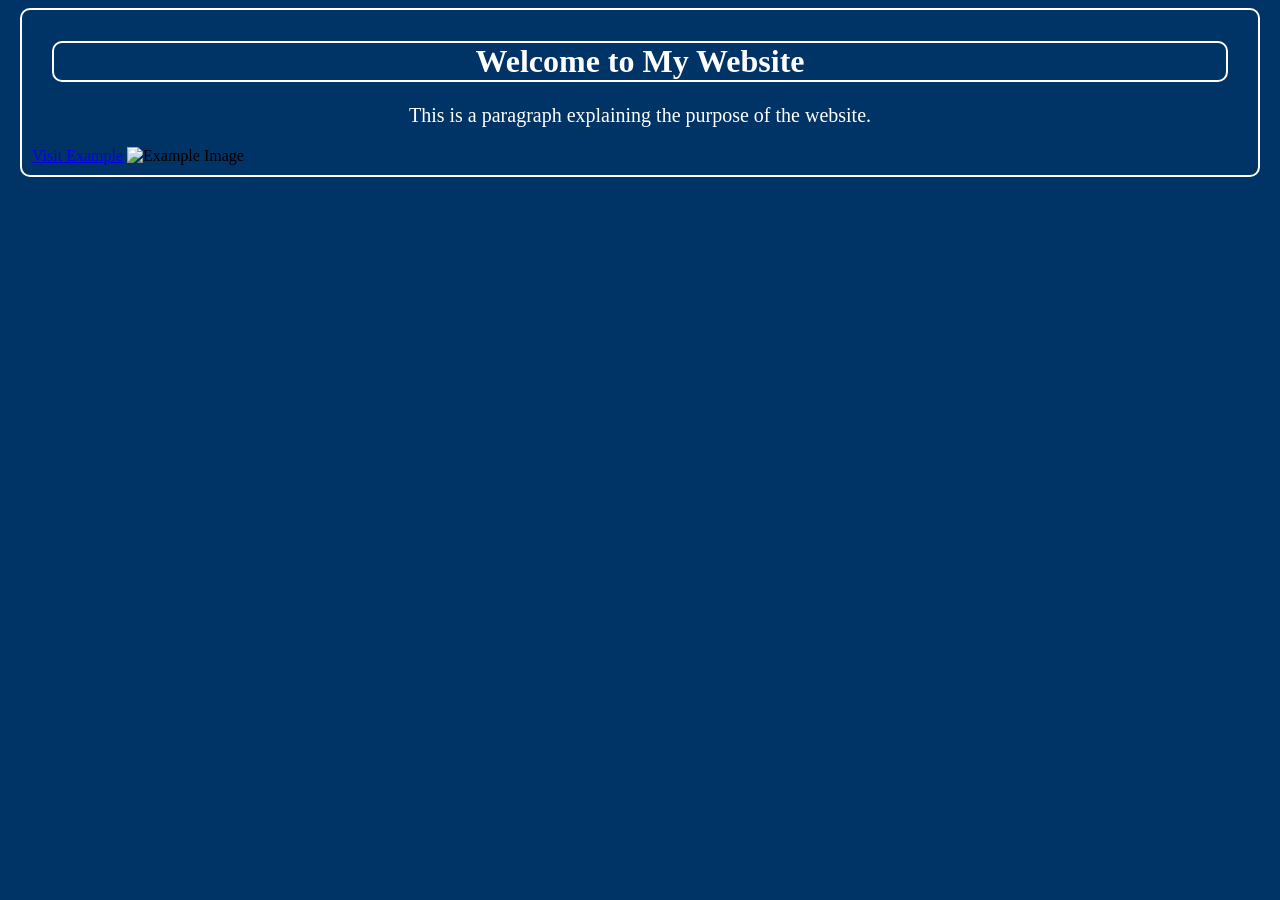
==== index.html @ b41e2266 "Update index.html" ====
<!DOCTYPE html>
<html>
<head>
  <link rel="stylesheet" href="web.css">
<title>Nova Works LLC</title>
</head>
<body>
<h1>Welcome to My Website</h1>
<p>This is a paragraph explaining the purpose of the website.</p>
<a href="https://www.example.com">Visit Example</a>
<img src="example.jpg" alt="Example Image" width="300" height="200">
</body>
</html>
---- web.css ----
body {
background-color: #003366;
border-style: solid;
border-color: white;
border-width: 2px;
border-radius: 10px;
padding: 10px;
margin-left: 20px;
margin-right: 20px;
}
header {
background-color: #003366;
}
h1 {
color: white;
text-align: center;
border-style: solid;
border-color: white;
border-width: 2px;
border-radius: 10px;
padding-left: 10px;
padding-right: 10px;
margin-left: 20px;
margin-right: 20px;
font-family: verdana;
}

p {
font-family: verdana;
font-size: 20px;
color: white;
text-align: center;
}
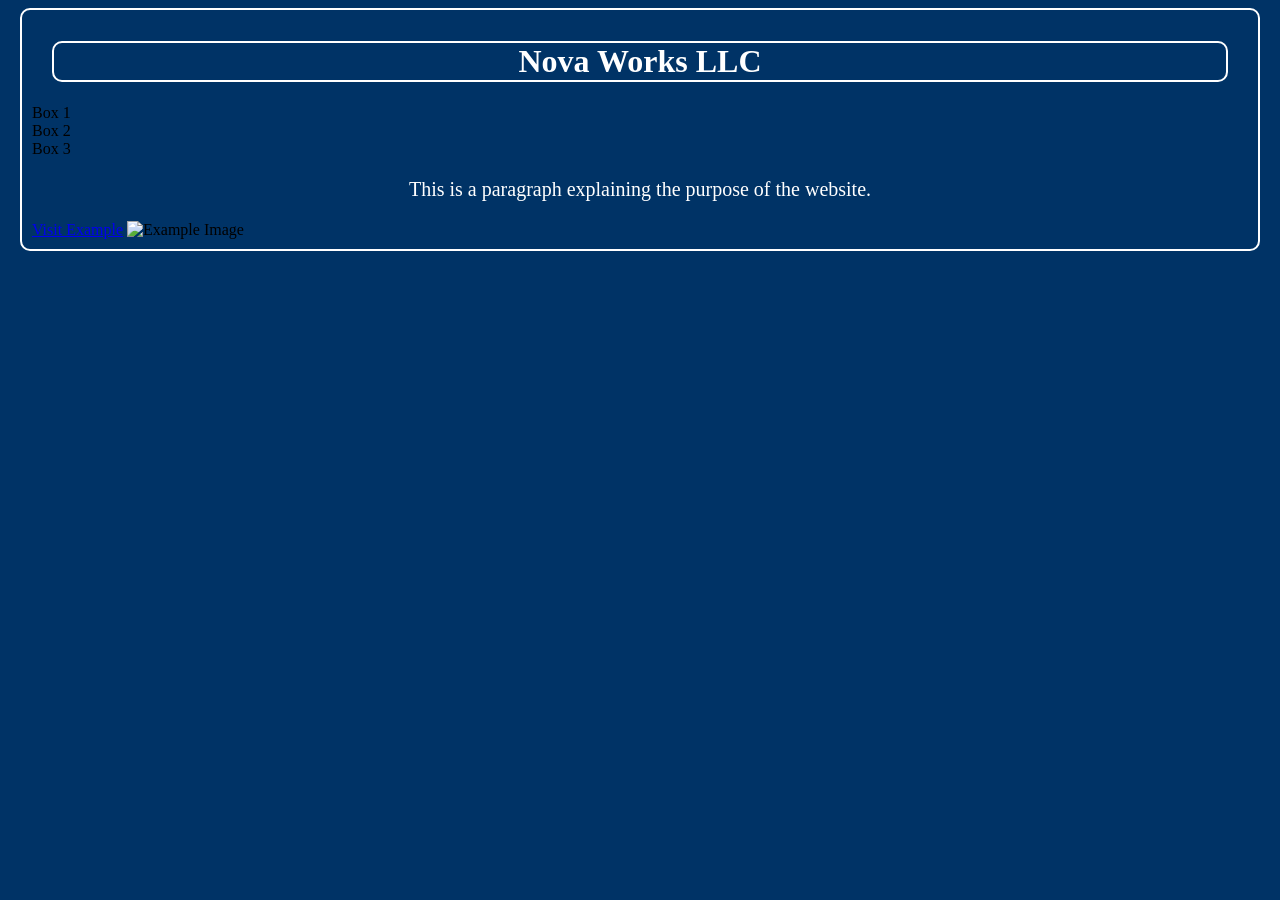
==== commit 3e99cf9e: "Update index.html" ====
--- a/index.html
+++ b/index.html
@@ -5,7 +5,12 @@
 <title>Nova Works LLC</title>
 </head>
 <body>
-<h1>Welcome to My Website</h1>
+<h1>Nova Works LLC</h1>
+<div class="container">
+  <div class="box">Box 1</div>
+  <div class="box">Box 2</div>
+  <div class="box">Box 3</div>
+</div>
 <p>This is a paragraph explaining the purpose of the website.</p>
 <a href="https://www.example.com">Visit Example</a>
 <img src="example.jpg" alt="Example Image" width="300" height="200">
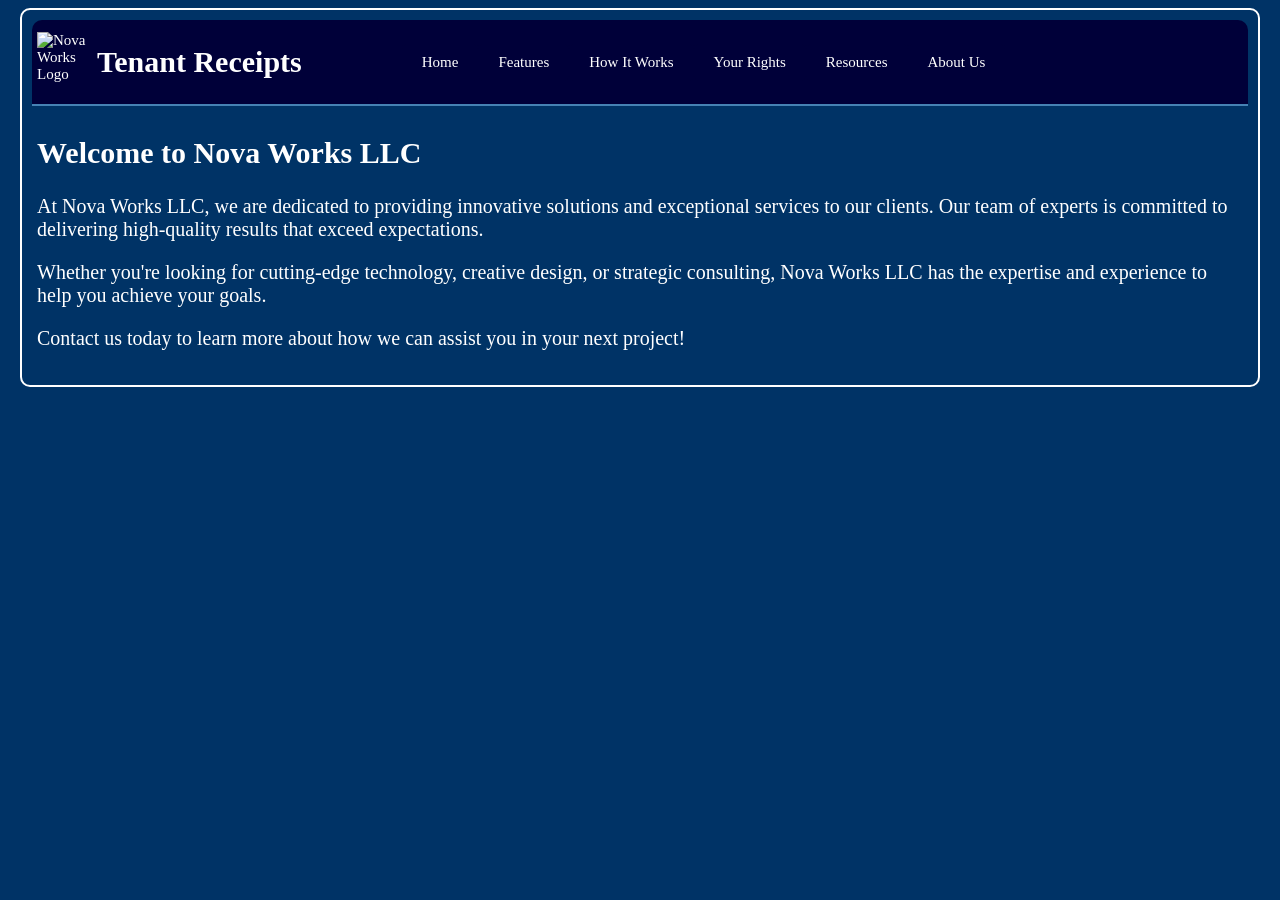
==== commit f3151107: "0001" ====
--- a/index.html
+++ b/index.html
@@ -5,14 +5,24 @@
 <title>Nova Works LLC</title>
 </head>
 <body>
-<h1>Nova Works LLC</h1>
-<div class="container">
-  <div class="box">Box 1</div>
-  <div class="box">Box 2</div>
-  <div class="box">Box 3</div>
+  <div class="Headercontainer">
+  <img src="C:\Users\jegup\OneDrive\Coding\NovaWorksLLC\Novaworks\Resources\TR_logo.png" alt="Nova Works Logo" class="logo" width="60" height="60" >
+<h1 style="padding-right: 100px;">Tenant Receipts</h1>
+<button class="button">Home</button>
+<button class="button">Features</button>
+<button class="button">How It Works</button>
+<button class="button">Your Rights</button>
+<button class="button">Resources</button>
+<button class="button">About Us</button>
+
 </div>
-<p>This is a paragraph explaining the purpose of the website.</p>
-<a href="https://www.example.com">Visit Example</a>
-<img src="example.jpg" alt="Example Image" width="300" height="200">
+<div class="content">
+  <h2>Welcome to Nova Works LLC</h2>
+  <p>At Nova Works LLC, we are dedicated to providing innovative solutions and exceptional services to our clients. Our team of experts is committed to delivering high-quality results that exceed expectations.</p>
+  <p>Whether you're looking for cutting-edge technology, creative design, or strategic consulting, Nova Works LLC has the expertise and experience to help you achieve your goals.</p>
+  <p>Contact us today to learn more about how we can assist you in your next project!</p>
+</div>
+
+
 </body>
 </html>
--- a/web.css
+++ b/web.css
@@ -11,23 +11,37 @@
 header {
 background-color: #003366;
 }
-h1 {
+.Headercontainer {
+display: flex;
+align-items: center;
+justify-content: left;
+font-family: verdana;
+font-size: 15px;
 color: white;
-text-align: center;
-border-style: solid;
-border-color: white;
-border-width: 2px;
+text-align: left;
 border-radius: 10px;
-padding-left: 10px;
-padding-right: 10px;
-margin-left: 20px;
-margin-right: 20px;
-font-family: verdana;
+border-bottom-left-radius: 0;
+border-bottom-right-radius: 0;
+background-color: #000039;
+border-bottom: 2px solid #4682b4;
+padding: 5px;
 }
 
-p {
+.button {
+background-color: #000039;
+color: white;
+border: none;
+border-radius: 5px;
+padding: 10px 20px;
+font-family: verdana;
+font-size: 15px;
+cursor: pointer;
+}
+.content {
 font-family: verdana;
 font-size: 20px;
 color: white;
-text-align: center;
+text-align: left;
+border-radius: 10px;
+padding: 5px;
 }
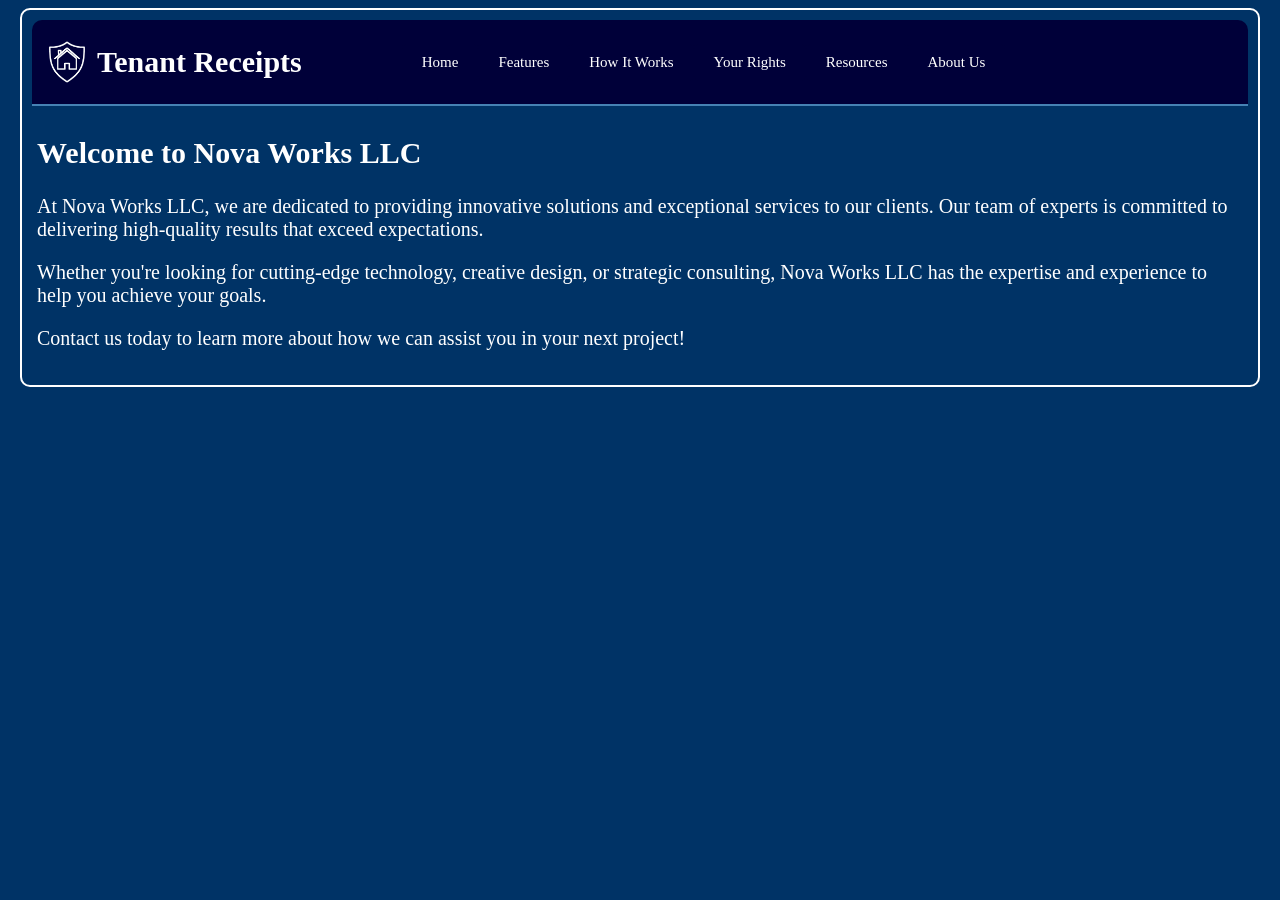
==== commit fa3bf563: "0001" ====
--- a/index.html
+++ b/index.html
@@ -6,7 +6,7 @@
 </head>
 <body>
   <div class="Headercontainer">
-  <img src="C:\Users\jegup\OneDrive\Coding\NovaWorksLLC\Novaworks\Resources\TR_logo.png" alt="Nova Works Logo" class="logo" width="60" height="60" >
+  <img src="\Resources\TR_logo.png" alt="Nova Works Logo" class="logo" width="60" height="60" >
 <h1 style="padding-right: 100px;">Tenant Receipts</h1>
 <button class="button">Home</button>
 <button class="button">Features</button>
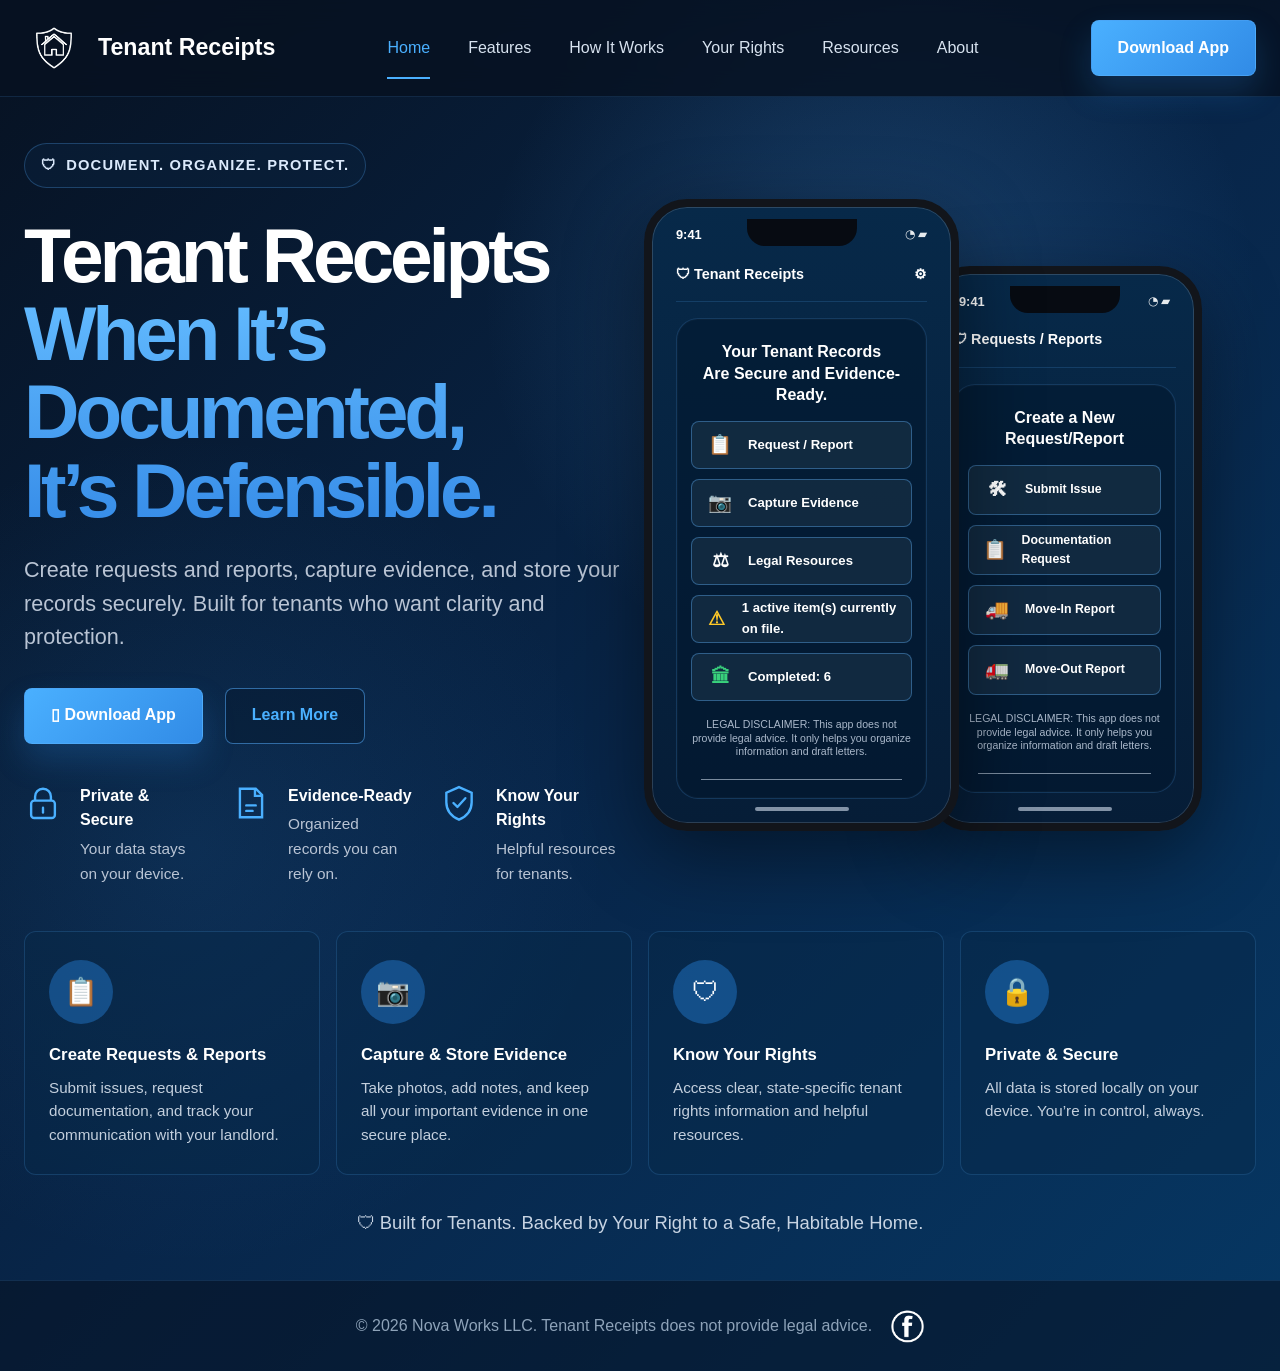
==== commit a0f6ed97: "00003" ====
--- a/index.html
+++ b/index.html
@@ -1,28 +1,535 @@
 <!DOCTYPE html>
-<html>
+<html lang="en">
 <head>
-  <link rel="stylesheet" href="web.css">
-<title>Nova Works LLC</title>
+  <meta charset="UTF-8" />
+  <meta name="viewport" content="width=device-width, initial-scale=1.0" />
+  <title>Tenant Receipts | Nova Works LLC</title>
+  <style>
+    :root {
+      --bg-deep: #0a1628;
+      --bg-main: #0b3159;
+      --bg-card: rgba(18, 43, 66, 0.76);
+      --bg-card-strong: rgba(10, 35, 62, 0.92);
+      --line: rgba(70, 144, 214, 0.34);
+      --line-strong: rgba(82, 170, 248, 0.55);
+      --blue: #4690d6;
+      --blue-bright: #4ab0ff;
+      --white: #ffffff;
+      --muted: #b9c4d4;
+      --soft: #dce9f8;
+      --green: #39d17c;
+      --gold: #ffc928;
+    }
+
+    * { margin: 0; padding: 0; box-sizing: border-box; }
+
+    body {
+      min-height: 100vh;
+      font-family: -apple-system, BlinkMacSystemFont, "Segoe UI", Roboto, Oxygen, Ubuntu, Cantarell, sans-serif;
+      color: var(--soft);
+      background:
+        radial-gradient(circle at 68% 22%, rgba(70,144,214,.28), transparent 28%),
+        radial-gradient(circle at 15% 62%, rgba(42,122,194,.15), transparent 30%),
+        linear-gradient(135deg, #071222 0%, #08264a 52%, #063763 100%);
+      line-height: 1.55;
+      overflow-x: hidden;
+    }
+
+    a { color: inherit; text-decoration: none; }
+
+    header {
+      position: sticky;
+      top: 0;
+      z-index: 10;
+      background: rgba(7, 18, 34, .82);
+      border-bottom: 1px solid rgba(70, 144, 214, .18);
+      backdrop-filter: blur(14px);
+    }
+
+    nav {
+      width: min(1440px, calc(100% - 48px));
+      margin: 0 auto;
+      height: 96px;
+      display: flex;
+      align-items: center;
+      justify-content: space-between;
+      gap: 32px;
+    }
+
+    .brand {
+      display: flex;
+      align-items: center;
+      gap: 14px;
+      font-weight: 800;
+      font-size: 1.45rem;
+      color: var(--white);
+      white-space: nowrap;
+    }
+
+    .brand svg { width: 48px; height: 48px; }
+
+    .nav-links {
+      display: flex;
+      align-items: center;
+      justify-content: center;
+      gap: clamp(18px, 3vw, 38px);
+      list-style: none;
+      color: #d7e2ef;
+      font-weight: 500;
+    }
+
+    .nav-links a {
+      padding: 34px 0 21px;
+      border-bottom: 2px solid transparent;
+      transition: .2s ease;
+    }
+
+    .nav-links a:hover,
+    .nav-links a.active {
+      color: var(--blue-bright);
+      border-bottom-color: var(--blue-bright);
+    }
+
+    .btn {
+      display: inline-flex;
+      align-items: center;
+      justify-content: center;
+      gap: 10px;
+      min-height: 56px;
+      padding: 0 26px;
+      border-radius: 8px;
+      border: 1px solid var(--line-strong);
+      font-weight: 750;
+      transition: .2s ease;
+      cursor: pointer;
+    }
+
+    .btn-primary {
+      color: var(--white);
+      background: linear-gradient(135deg, #4ab0ff, #318be6);
+      box-shadow: 0 16px 32px rgba(42, 140, 231, .22);
+    }
+
+    .btn-secondary {
+      color: var(--blue-bright);
+      background: rgba(6, 24, 44, .44);
+    }
+
+    .btn:hover { transform: translateY(-2px); filter: brightness(1.05); }
+
+    main {
+      width: min(1440px, calc(100% - 48px));
+      margin: 0 auto;
+    }
+
+    .hero {
+      min-height: 650px;
+      display: grid;
+      grid-template-columns: 1.02fr .98fr;
+      gap: 46px;
+      align-items: center;
+      padding: 46px 0 34px;
+    }
+
+    .eyebrow {
+      width: fit-content;
+      display: inline-flex;
+      align-items: center;
+      gap: 9px;
+      border: 1px solid var(--line);
+      background: rgba(10, 35, 62, .5);
+      color: #dbe9fb;
+      padding: 10px 16px;
+      border-radius: 999px;
+      letter-spacing: .08em;
+      text-transform: uppercase;
+      font-weight: 750;
+      font-size: .92rem;
+      margin-bottom: 28px;
+    }
+
+    h1 {
+      color: var(--white);
+      font-size: clamp(3rem, 6vw, 5.15rem);
+      line-height: 1.02;
+      letter-spacing: -.055em;
+      margin-bottom: 24px;
+    }
+
+    .gradient-text {
+      display: block;
+      background: linear-gradient(180deg, #63bbff 0%, #368ce8 100%);
+      background-clip: text;
+      -webkit-background-clip: text;
+      color: transparent;
+    }
+
+    .hero-copy {
+      max-width: 620px;
+      color: var(--muted);
+      font-size: clamp(1.1rem, 1.8vw, 1.35rem);
+      margin-bottom: 34px;
+    }
+
+    .hero-actions {
+      display: flex;
+      flex-wrap: wrap;
+      gap: 22px;
+      margin-bottom: 40px;
+    }
+
+    .trust-row {
+      display: grid;
+      grid-template-columns: repeat(3, minmax(0, 1fr));
+      gap: 28px;
+      max-width: 650px;
+    }
+
+    .trust-item {
+      display: grid;
+      grid-template-columns: 42px 1fr;
+      gap: 14px;
+      align-items: start;
+    }
+
+    .trust-item svg { width: 38px; height: 38px; color: var(--blue-bright); }
+    .trust-item strong { display: block; color: var(--white); margin-bottom: 4px; }
+    .trust-item span { color: var(--muted); font-size: .96rem; }
+
+    .mockups {
+      position: relative;
+      min-height: 560px;
+      display: flex;
+      justify-content: center;
+      align-items: center;
+    }
+
+    .phone {
+      position: relative;
+      width: 315px;
+      min-height: 620px;
+      border: 8px solid #12151b;
+      border-radius: 43px;
+      background: linear-gradient(180deg, #072949 0%, #061d37 100%);
+      box-shadow: 0 24px 80px rgba(0, 0, 0, .45), inset 0 0 0 1px rgba(255,255,255,.15);
+      overflow: hidden;
+    }
+
+    .phone.large { transform: translateX(-22px); z-index: 2; }
+    .phone.small { width: 275px; min-height: 565px; transform: translateX(-54px) translateY(34px); z-index: 1; }
+
+    .notch {
+      position: absolute;
+      top: 12px;
+      left: 50%;
+      transform: translateX(-50%);
+      width: 110px;
+      height: 27px;
+      border-radius: 0 0 18px 18px;
+      background: #070b12;
+      z-index: 2;
+    }
+
+    .screen { padding: 56px 24px 24px; }
+    .phone.small .screen { padding: 54px 18px 20px; }
+
+    .status { position: absolute; top: 18px; left: 24px; color: #fff; font-size: .8rem; font-weight: 700; }
+    .mini-icons { position: absolute; top: 18px; right: 24px; color: #fff; font-size: .78rem; opacity: .9; }
+
+    .app-top {
+      display: flex;
+      justify-content: space-between;
+      align-items: center;
+      padding-bottom: 16px;
+      border-bottom: 1px solid rgba(70,144,214,.22);
+      margin-bottom: 16px;
+      color: var(--white);
+      font-weight: 800;
+      font-size: .9rem;
+    }
+
+    .app-card {
+      border: 1px solid rgba(70,144,214,.26);
+      border-radius: 22px;
+      padding: 18px 14px;
+      background: rgba(2, 24, 46, .58);
+      box-shadow: inset 0 0 0 1px rgba(255,255,255,.025);
+    }
+
+    .app-title {
+      color: var(--white);
+      text-align: center;
+      line-height: 1.35;
+      font-size: 1rem;
+      margin: 4px 0 15px;
+      font-weight: 800;
+    }
+
+    .app-button {
+      min-height: 48px;
+      border-radius: 8px;
+      border: 1px solid rgba(86, 162, 229, .44);
+      background: rgba(20, 45, 67, .86);
+      display: flex;
+      align-items: center;
+      gap: 14px;
+      padding: 0 14px;
+      color: var(--white);
+      font-size: .82rem;
+      font-weight: 800;
+      margin-bottom: 10px;
+    }
+
+    .phone.small .app-button { min-height: 50px; font-size: .77rem; }
+    .app-button .icon { width: 28px; text-align: center; font-size: 1.2rem; color: #fff; }
+    .warning .icon { color: var(--gold); }
+    .completed .icon { color: var(--green); }
+
+    .disclaimer {
+      color: #aab8ca;
+      text-align: center;
+      font-size: .66rem;
+      line-height: 1.3;
+      margin: 17px auto 20px;
+      max-width: 235px;
+    }
+
+    .phone-line { height: 1px; background: rgba(220,233,248,.55); margin: 0 10px; }
+    .home-indicator { position: absolute; bottom: 12px; left: 50%; transform: translateX(-50%); width: 94px; height: 4px; border-radius: 999px; background: rgba(220,233,248,.58); }
+
+    .feature-grid {
+      display: grid;
+      grid-template-columns: repeat(4, minmax(0, 1fr));
+      gap: 16px;
+      padding: 10px 0 26px;
+    }
+
+    .feature-card {
+      min-height: 168px;
+      border: 1px solid rgba(70, 144, 214, .24);
+      background: rgba(8, 40, 72, .45);
+      border-radius: 12px;
+      padding: 28px 24px;
+      transition: .2s ease;
+    }
+
+    .feature-card:hover {
+      transform: translateY(-4px);
+      border-color: rgba(74, 176, 255, .52);
+      background: rgba(12, 53, 92, .6);
+    }
+
+    .feature-card .round-icon {
+      width: 64px;
+      height: 64px;
+      border-radius: 50%;
+      display: grid;
+      place-items: center;
+      background: rgba(38, 132, 221, .42);
+      color: #fff;
+      font-size: 1.7rem;
+      margin-bottom: 18px;
+    }
+
+    .feature-card h3 { color: var(--white); font-size: 1.05rem; margin-bottom: 8px; }
+    .feature-card p { color: #c3cfdd; font-size: .95rem; }
+
+    .tagline {
+      display: flex;
+      align-items: center;
+      justify-content: center;
+      gap: 10px;
+      color: #c8d4e3;
+      font-size: 1.15rem;
+      padding: 8px 0 42px;
+    }
+
+    footer {
+        border-top: 1px solid rgba(70, 144, 214, .18);
+        text-align: center;
+        padding: 28px 18px;
+        color: #8ea3b9;
+        background: rgba(7, 18, 34, .55);
+        }
+            
+            .footer-content {
+        display: flex;
+        justify-content: center;
+        align-items: center;
+        gap: 18px;
+        flex-wrap: wrap;
+    }
+
+    .footer-social-icon {
+        width: 34px ;
+        height: 34px ;
+        max-width: 34px ;
+        max-height: 34px ;
+        min-width: 34px ;
+        min-height: 34px ;
+        object-fit: contain;
+        display: block;
+        transition: transform 0.25s ease,
+                    opacity 0.25s ease;
+    }
+
+    .footer-social-icon:hover {
+        transform: scale(1.1);
+        opacity: 0.85;
+    }
+
+    .social-link {
+        display: inline-flex;
+        width: 34px;
+        height: 34px;
+        overflow: hidden;
+        align-items: center;
+        justify-content: center;
+    }
+    @media (max-width: 1120px) {
+      .nav-links { display: none; }
+      .hero { grid-template-columns: 1fr; }
+      .mockups { min-height: 520px; justify-content: flex-start; padding-left: 22px; }
+      .feature-grid { grid-template-columns: repeat(2, minmax(0, 1fr)); }
+    }
+
+    @media (max-width: 720px) {
+      nav, main { width: min(100% - 28px, 1440px); }
+      nav { height: 78px; }
+      .brand { font-size: 1.1rem; }
+      .brand svg { width: 40px; height: 40px; }
+      .nav-cta { display: none; }
+      .hero { padding-top: 32px; }
+      .trust-row { grid-template-columns: 1fr; }
+      .mockups { min-height: auto; padding-left: 0; justify-content: center; }
+      .phone.large { transform: none; width: min(315px, 92vw); }
+      .phone.small { display: none; }
+      .feature-grid { grid-template-columns: 1fr; }
+      .tagline { font-size: .98rem; text-align: center; }
+    }
+  </style>
 </head>
 <body>
-  <div class="Headercontainer">
-  <img src="\Resources\TR_logo.png" alt="Nova Works Logo" class="logo" width="60" height="60" >
-<h1 style="padding-right: 100px;">Tenant Receipts</h1>
-<button class="button">Home</button>
-<button class="button">Features</button>
-<button class="button">How It Works</button>
-<button class="button">Your Rights</button>
-<button class="button">Resources</button>
-<button class="button">About Us</button>
-
-</div>
-<div class="content">
-  <h2>Welcome to Nova Works LLC</h2>
-  <p>At Nova Works LLC, we are dedicated to providing innovative solutions and exceptional services to our clients. Our team of experts is committed to delivering high-quality results that exceed expectations.</p>
-  <p>Whether you're looking for cutting-edge technology, creative design, or strategic consulting, Nova Works LLC has the expertise and experience to help you achieve your goals.</p>
-  <p>Contact us today to learn more about how we can assist you in your next project!</p>
-</div>
-
-
+  <header>
+    <nav aria-label="Primary navigation">
+      <a class="brand" href="#" aria-label="Tenant Receipts home">
+        <img src="Resources\TR_logo.png" alt="Tenant Receipts Logo" class="logo" width="60" height="60" >
+        <span>Tenant Receipts</span>
+      </a>
+
+      <ul class="nav-links">
+        <li><a class="active" href="index.html">Home</a></li>
+        <li><a href="features.html">Features</a></li>
+        <li><a href="how-it-works.html">How It Works</a></li>
+        <li><a href="your-rights.html">Your Rights</a></li>
+        <li><a href="resources.html">Resources</a></li>
+        <li><a href="about.html">About</a></li>
+      </ul>
+
+      <a class="btn btn-primary nav-cta" href="#download">Download App</a>
+    </nav>
+  </header>
+
+  <main>
+    <section class="hero">
+      <div class="hero-content">
+        <div class="eyebrow">
+          <span>🛡</span>
+          <span>Document. Organize. Protect.</span>
+        </div>
+
+        <h1>
+          Tenant Receipts
+          <span class="gradient-text">When It’s Documented,<br>It’s Defensible.</span>
+        </h1>
+
+        <p class="hero-copy">
+          Create requests and reports, capture evidence, and store your records securely.
+          Built for tenants who want clarity and protection.
+        </p>
+
+        <div class="hero-actions">
+          <a class="btn btn-primary" href="#download">▯ Download App</a>
+          <a class="btn btn-secondary" href="features.html">Learn More</a>
+        </div>
+
+        <div class="trust-row" aria-label="Key benefits">
+          <div class="trust-item">
+            <svg viewBox="0 0 48 48" fill="none"><path d="M14 21v-5c0-5.5 4-10 10-10s10 4.5 10 10v5" stroke="currentColor" stroke-width="3"/><rect x="9" y="21" width="30" height="22" rx="4" stroke="currentColor" stroke-width="3"/><path d="M24 30v6" stroke="currentColor" stroke-width="3" stroke-linecap="round"/></svg>
+            <p><strong>Private & Secure</strong><span>Your data stays on your device.</span></p>
+          </div>
+          <div class="trust-item">
+            <svg viewBox="0 0 48 48" fill="none"><path d="M10 6h20l8 8v28H10V6Z" stroke="currentColor" stroke-width="3"/><path d="M29 6v9h9" stroke="currentColor" stroke-width="3"/><path d="M18 27h12M18 34h8" stroke="currentColor" stroke-width="3" stroke-linecap="round"/></svg>
+            <p><strong>Evidence-Ready</strong><span>Organized records you can rely on.</span></p>
+          </div>
+          <div class="trust-item">
+            <svg viewBox="0 0 48 48" fill="none"><path d="M24 4 40 11v12c0 10.5-6.3 17.8-16 22C14.3 40.8 8 33.5 8 23V11l16-7Z" stroke="currentColor" stroke-width="3"/><path d="m17 24 5 5 10-11" stroke="currentColor" stroke-width="3" stroke-linecap="round" stroke-linejoin="round"/></svg>
+            <p><strong>Know Your Rights</strong><span>Helpful resources for tenants.</span></p>
+          </div>
+        </div>
+      </div>
+
+      <div class="mockups" aria-label="App screen previews">
+        <article class="phone large">
+          <div class="notch"></div><div class="status">9:41</div><div class="mini-icons">◔ ▰</div>
+          <div class="screen">
+            <div class="app-top"><span>🛡 Tenant Receipts</span><span>⚙</span></div>
+            <div class="app-card">
+              <div class="app-title">Your Tenant Records<br>Are Secure and Evidence-Ready.</div>
+              <div class="app-button"><span class="icon">📋</span><span>Request / Report</span></div>
+              <div class="app-button"><span class="icon">📷</span><span>Capture Evidence</span></div>
+              <div class="app-button"><span class="icon">⚖</span><span>Legal Resources</span></div>
+              <div class="app-button warning"><span class="icon">⚠</span><span>1 active item(s) currently on file.</span></div>
+              <div class="app-button completed"><span class="icon">🏛</span><span>Completed: 6</span></div>
+              <p class="disclaimer">LEGAL DISCLAIMER: This app does not provide legal advice. It only helps you organize information and draft letters.</p>
+              <div class="phone-line"></div>
+            </div>
+          </div>
+          <div class="home-indicator"></div>
+        </article>
+
+        <article class="phone small">
+          <div class="notch"></div><div class="status">9:41</div><div class="mini-icons">◔ ▰</div>
+          <div class="screen">
+            <div class="app-top"><span>🛡 Requests / Reports</span></div>
+            <div class="app-card">
+              <div class="app-title">Create a New Request/Report</div>
+              <div class="app-button"><span class="icon">🛠</span><span>Submit Issue</span></div>
+              <div class="app-button"><span class="icon">📋</span><span>Documentation Request</span></div>
+              <div class="app-button"><span class="icon">🚚</span><span>Move-In Report</span></div>
+              <div class="app-button"><span class="icon">🚛</span><span>Move-Out Report</span></div>
+              <p class="disclaimer">LEGAL DISCLAIMER: This app does not provide legal advice. It only helps you organize information and draft letters.</p>
+              <div class="phone-line"></div>
+            </div>
+          </div>
+          <div class="home-indicator"></div>
+        </article>
+      </div>
+    </section>
+
+    <section class="feature-grid" id="features" aria-label="Features">
+      <article class="feature-card"><div class="round-icon">📋</div><h3>Create Requests & Reports</h3><p>Submit issues, request documentation, and track your communication with your landlord.</p></article>
+      <article class="feature-card"><div class="round-icon">📷</div><h3>Capture & Store Evidence</h3><p>Take photos, add notes, and keep all your important evidence in one secure place.</p></article>
+      <article class="feature-card"><div class="round-icon">🛡</div><h3>Know Your Rights</h3><p>Access clear, state-specific tenant rights information and helpful resources.</p></article>
+      <article class="feature-card"><div class="round-icon">🔒</div><h3>Private & Secure</h3><p>All data is stored locally on your device. You’re in control, always.</p></article>
+    </section>
+
+    <div class="tagline">🛡 Built for Tenants. Backed by Your Right to a Safe, Habitable Home.</div>
+  </main>
+
+  <footer>
+    <div class="footer-content">
+        <p>
+            © 2026 Nova Works LLC. Tenant Receipts does not provide legal advice. 
+        </p>
+        <a href="https://www.facebook.com/profile.php?id=61586007257035"
+           target="_blank"
+           class="social-link">
+            <img src="Resources/fb_logo.png"
+                 alt="Facebook"
+                 class="footer-social-icon">
+        </a>
+    </div>
+</footer>
 </body>
 </html>
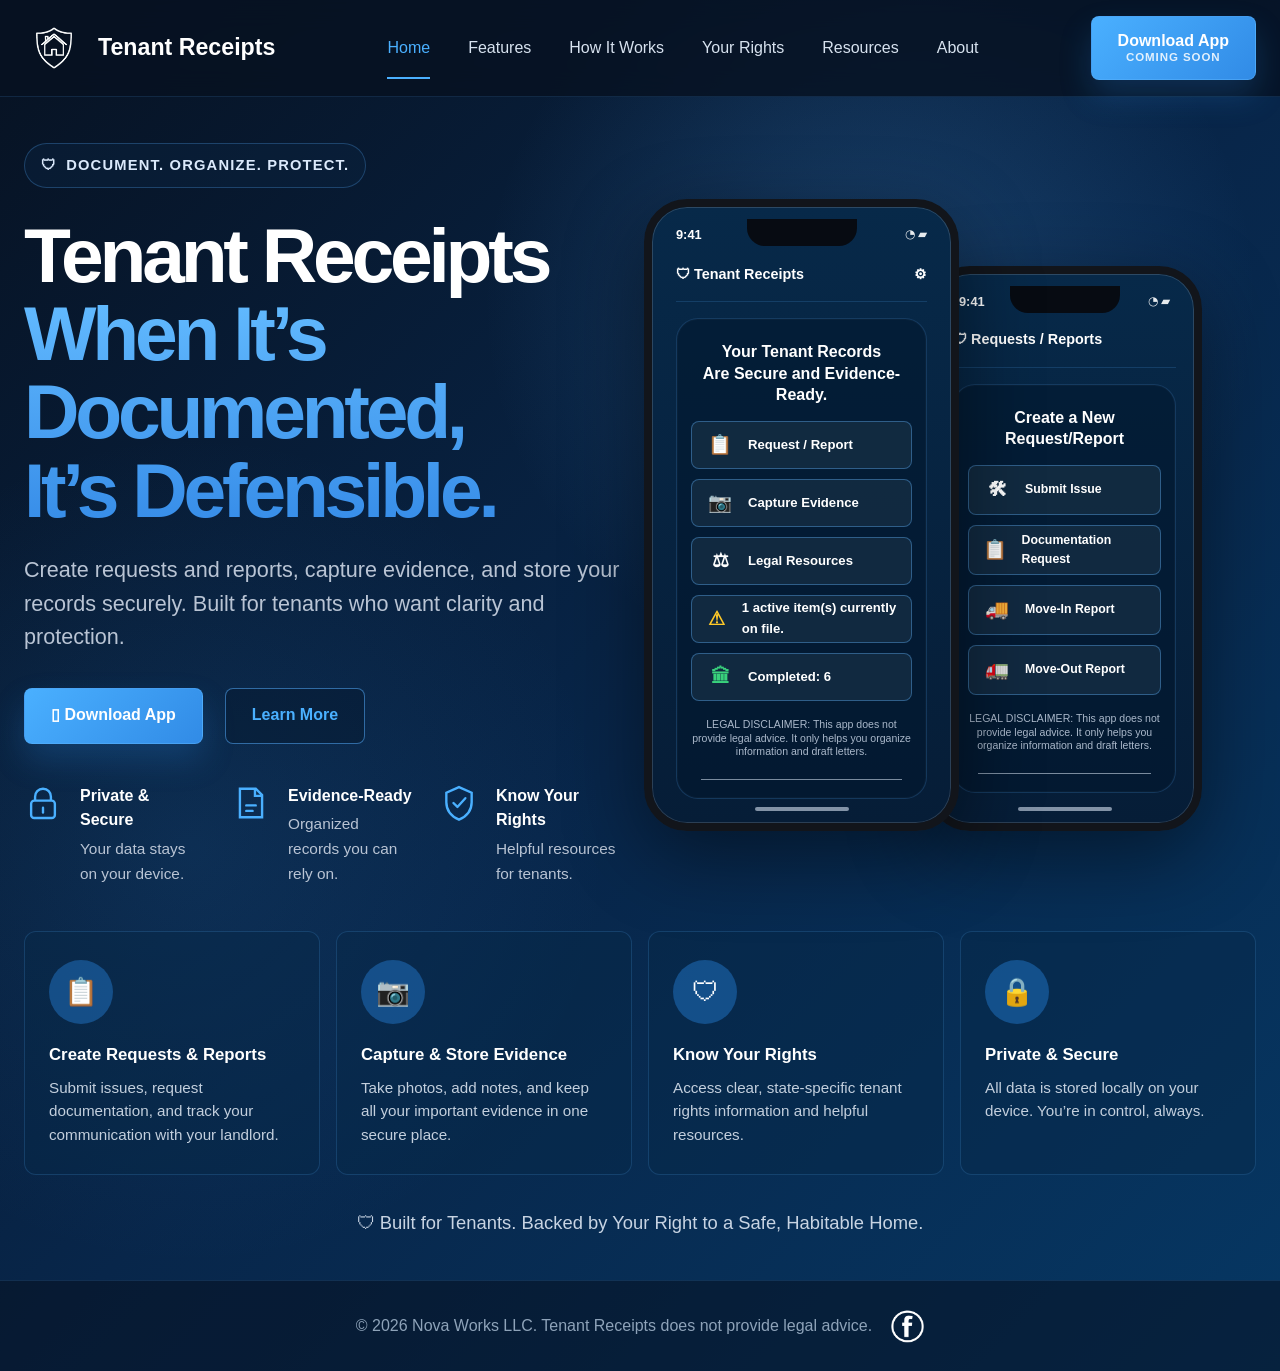
==== commit a7fe2dee: "0005" ====
--- a/index.html
+++ b/index.html
@@ -407,6 +407,20 @@
       .feature-grid { grid-template-columns: 1fr; }
       .tagline { font-size: .98rem; text-align: center; }
     }
+    .coming-soon-btn {
+    flex-direction: column;
+    gap: 2px;
+    min-height: 64px;
+    line-height: 1.1;
+}
+
+.coming-soon-btn small {
+    font-size: 0.72rem;
+    opacity: 0.85;
+    font-weight: 600;
+    letter-spacing: 0.08em;
+    text-transform: uppercase;
+}
   </style>
 </head>
 <body>
@@ -425,8 +439,13 @@
         <li><a href="resources.html">Resources</a></li>
         <li><a href="about.html">About</a></li>
       </ul>
-
-      <a class="btn btn-primary nav-cta" href="#download">Download App</a>
+            
+      <a href="#"
+        class="btn btn-primary coming-soon-btn"
+        onclick="return false;">
+          <span>Download App</span>
+          <small>Coming Soon</small>
+      </a>
     </nav>
   </header>
 
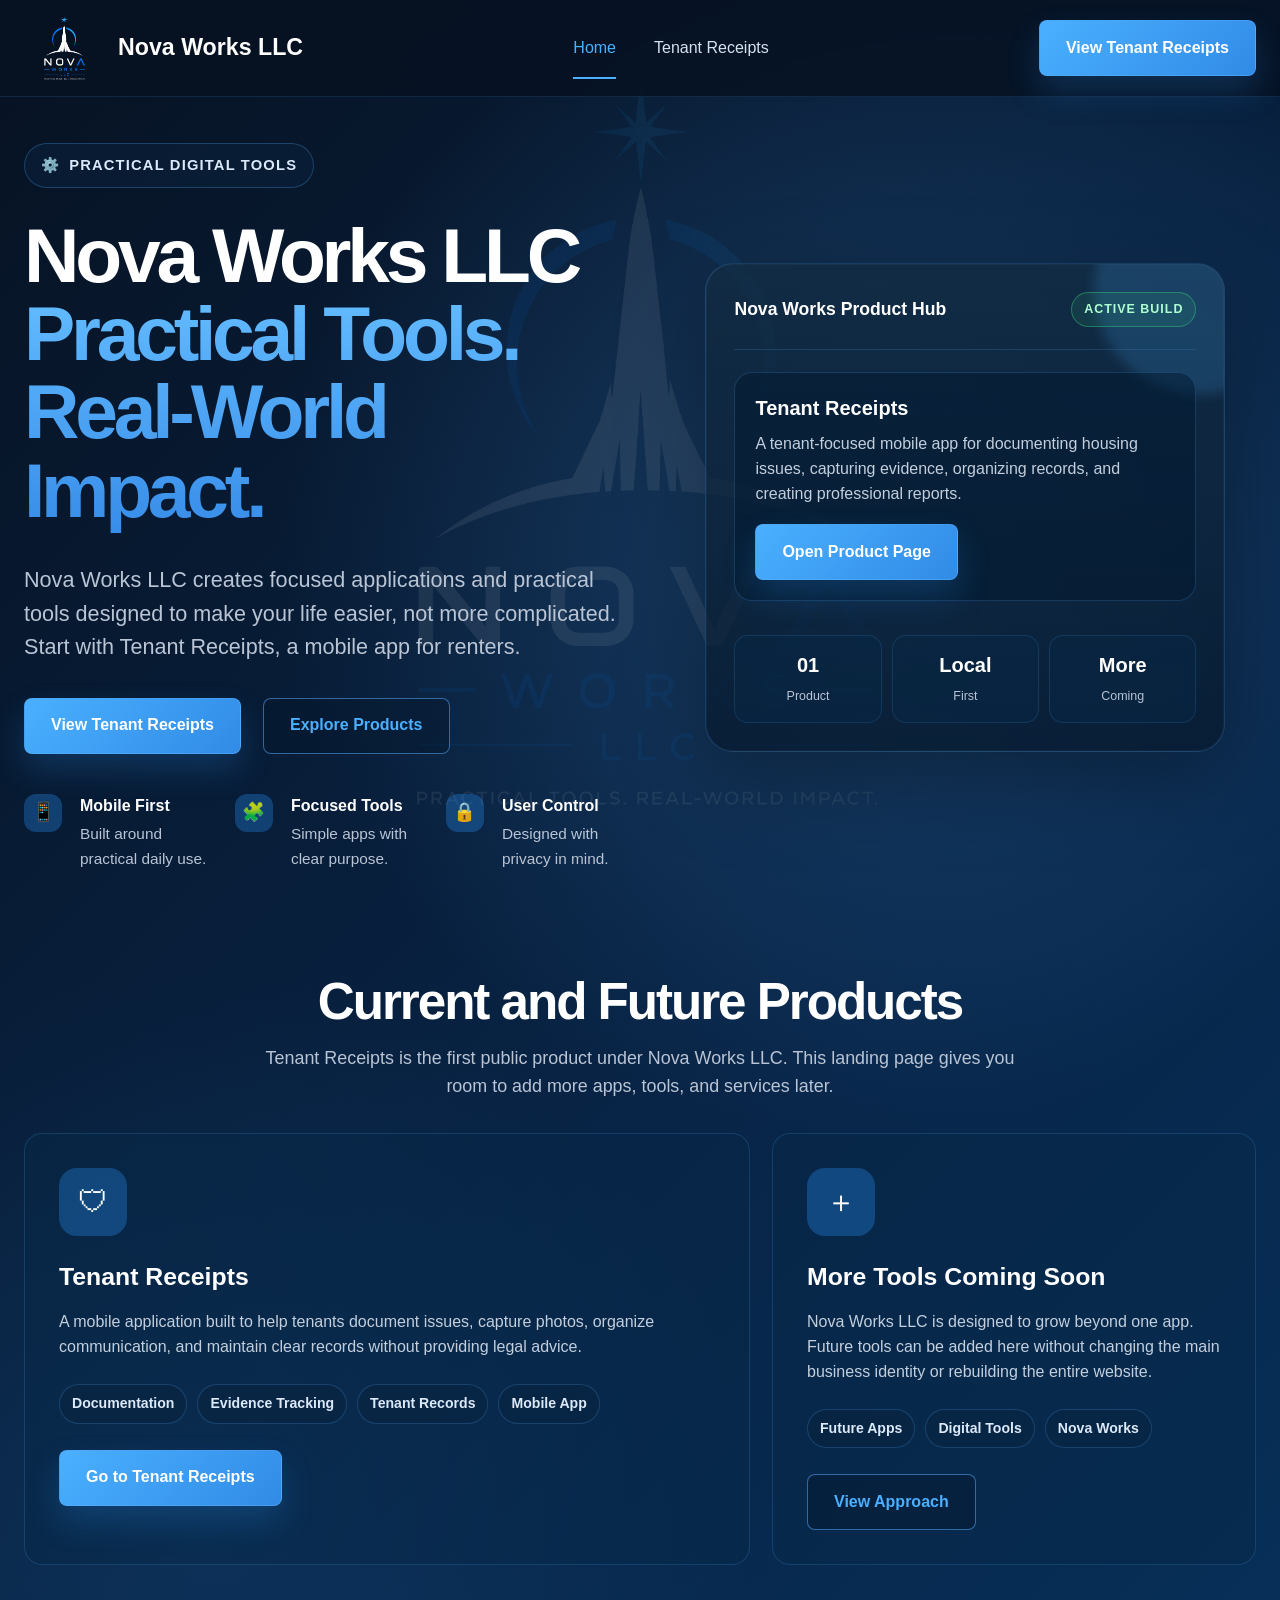
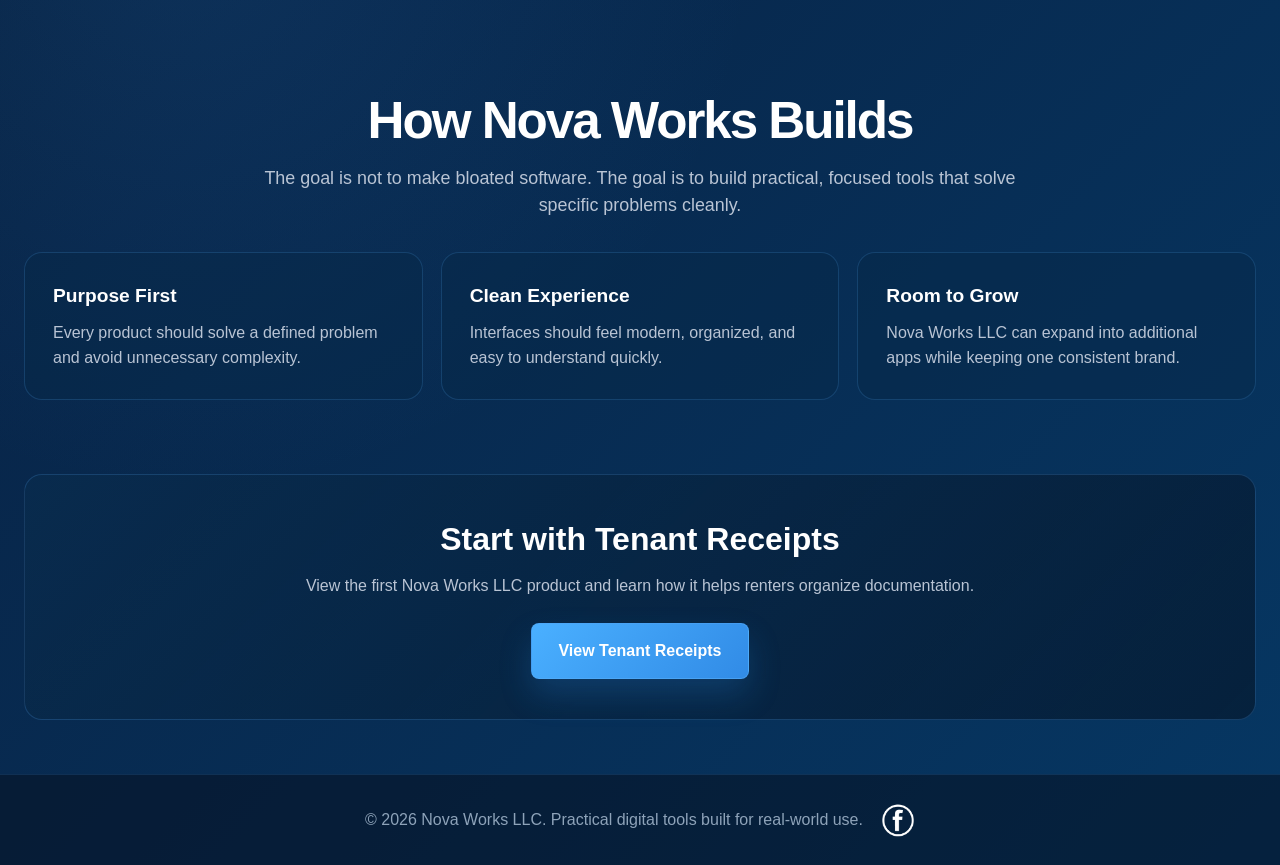
==== commit 7b7952b3: "0005" ====
--- a/index.html
+++ b/index.html
@@ -3,7 +3,8 @@
 <head>
   <meta charset="UTF-8" />
   <meta name="viewport" content="width=device-width, initial-scale=1.0" />
-  <title>Tenant Receipts | Nova Works LLC</title>
+  <title>Nova Works LLC | Practical Digital Tools</title>
+
   <style>
     :root {
       --bg-deep: #0a1628;
@@ -22,18 +23,41 @@
     }
 
     * { margin: 0; padding: 0; box-sizing: border-box; }
-
-    body {
-      min-height: 100vh;
-      font-family: -apple-system, BlinkMacSystemFont, "Segoe UI", Roboto, Oxygen, Ubuntu, Cantarell, sans-serif;
-      color: var(--soft);
-      background:
-        radial-gradient(circle at 68% 22%, rgba(70,144,214,.28), transparent 28%),
-        radial-gradient(circle at 15% 62%, rgba(42,122,194,.15), transparent 30%),
-        linear-gradient(135deg, #071222 0%, #08264a 52%, #063763 100%);
-      line-height: 1.55;
-      overflow-x: hidden;
-    }
+body::before {
+  content: "";
+
+  position: fixed;
+
+  inset: 0;
+
+  background-image: url("Resources/NW_Logo_TRP.png");
+  background-repeat: no-repeat;
+  background-position: center center;
+  background-size: 900px;
+
+  opacity: 0.08;
+
+  pointer-events: none;
+
+  z-index: -1;
+}
+body {
+  min-height: 100vh;
+  font-family: -apple-system, BlinkMacSystemFont, "Segoe UI", Roboto,
+               Oxygen, Ubuntu, Cantarell, sans-serif;
+
+  color: var(--soft);
+
+  background:
+    radial-gradient(circle at 68% 22%, rgba(70,144,214,.28), transparent 28%),
+    radial-gradient(circle at 15% 62%, rgba(42,122,194,.15), transparent 30%),
+    linear-gradient(135deg, #071222 0%, #08264a 52%, #063763 100%);
+
+  line-height: 1.55;
+  overflow-x: hidden;
+  position: relative;
+}
+
 
     a { color: inherit; text-decoration: none; }
 
@@ -66,7 +90,17 @@
       white-space: nowrap;
     }
 
-    .brand svg { width: 48px; height: 48px; }
+    .brand-mark {
+      width: 48px;
+      height: 48px;
+      border-radius: 14px;
+      display: grid;
+      place-items: center;
+      background: linear-gradient(135deg, #4ab0ff, #318be6);
+      box-shadow: 0 16px 32px rgba(42, 140, 231, .22);
+      font-weight: 900;
+      letter-spacing: -0.08em;
+    }
 
     .nav-links {
       display: flex;
@@ -123,7 +157,7 @@
     }
 
     .hero {
-      min-height: 650px;
+      min-height: 690px;
       display: grid;
       grid-template-columns: 1.02fr .98fr;
       gap: 46px;
@@ -162,10 +196,11 @@
       background-clip: text;
       -webkit-background-clip: text;
       color: transparent;
+      padding-bottom: 10px;
     }
 
     .hero-copy {
-      max-width: 620px;
+      max-width: 650px;
       color: var(--muted);
       font-size: clamp(1.1rem, 1.8vw, 1.35rem);
       margin-bottom: 34px;
@@ -182,7 +217,7 @@
       display: grid;
       grid-template-columns: repeat(3, minmax(0, 1fr));
       gap: 28px;
-      max-width: 650px;
+      max-width: 690px;
     }
 
     .trust-item {
@@ -192,363 +227,543 @@
       align-items: start;
     }
 
-    .trust-item svg { width: 38px; height: 38px; color: var(--blue-bright); }
+    .trust-icon {
+      width: 38px;
+      height: 38px;
+      display: grid;
+      place-items: center;
+      border-radius: 12px;
+      color: var(--white);
+      background: rgba(38, 132, 221, .36);
+      font-size: 1.15rem;
+    }
+
     .trust-item strong { display: block; color: var(--white); margin-bottom: 4px; }
     .trust-item span { color: var(--muted); font-size: .96rem; }
 
-    .mockups {
+    .showcase {
       position: relative;
       min-height: 560px;
+      display: grid;
+      place-items: center;
+    }
+
+    .showcase-panel {
+      width: min(520px, 100%);
+      border: 1px solid rgba(70,144,214,.28);
+      border-radius: 28px;
+      padding: 28px;
+      background: linear-gradient(180deg, rgba(18,43,66,.82), rgba(7,24,44,.74));
+      box-shadow: 0 28px 90px rgba(0,0,0,.32), inset 0 0 0 1px rgba(255,255,255,.03);
+      position: relative;
+      overflow: hidden;
+    }
+
+    .showcase-panel::before {
+      content: "";
+      position: absolute;
+      inset: -80px -80px auto auto;
+      width: 210px;
+      height: 210px;
+      border-radius: 50%;
+      background: rgba(74,176,255,.18);
+      filter: blur(6px);
+    }
+
+    .panel-top {
       display: flex;
-      justify-content: center;
-      align-items: center;
-    }
-
-    .phone {
+      align-items: center;
+      justify-content: space-between;
+      gap: 18px;
+      padding-bottom: 22px;
+      border-bottom: 1px solid rgba(70,144,214,.22);
+      margin-bottom: 22px;
       position: relative;
-      width: 315px;
-      min-height: 620px;
-      border: 8px solid #12151b;
-      border-radius: 43px;
-      background: linear-gradient(180deg, #072949 0%, #061d37 100%);
-      box-shadow: 0 24px 80px rgba(0, 0, 0, .45), inset 0 0 0 1px rgba(255,255,255,.15);
-      overflow: hidden;
-    }
-
-    .phone.large { transform: translateX(-22px); z-index: 2; }
-    .phone.small { width: 275px; min-height: 565px; transform: translateX(-54px) translateY(34px); z-index: 1; }
-
-    .notch {
-      position: absolute;
-      top: 12px;
-      left: 50%;
-      transform: translateX(-50%);
-      width: 110px;
-      height: 27px;
-      border-radius: 0 0 18px 18px;
-      background: #070b12;
-      z-index: 2;
-    }
-
-    .screen { padding: 56px 24px 24px; }
-    .phone.small .screen { padding: 54px 18px 20px; }
-
-    .status { position: absolute; top: 18px; left: 24px; color: #fff; font-size: .8rem; font-weight: 700; }
-    .mini-icons { position: absolute; top: 18px; right: 24px; color: #fff; font-size: .78rem; opacity: .9; }
-
-    .app-top {
-      display: flex;
-      justify-content: space-between;
-      align-items: center;
-      padding-bottom: 16px;
-      border-bottom: 1px solid rgba(70,144,214,.22);
+      z-index: 1;
+    }
+
+    .panel-title {
+      color: var(--white);
+      font-weight: 850;
+      font-size: 1.1rem;
+    }
+
+    .status-pill {
+      border: 1px solid rgba(57,209,124,.42);
+      background: rgba(57,209,124,.1);
+      color: #adffd0;
+      border-radius: 999px;
+      padding: 7px 12px;
+      font-size: .78rem;
+      font-weight: 800;
+      text-transform: uppercase;
+      letter-spacing: .08em;
+      white-space: nowrap;
+    }
+
+    .product-preview {
+      position: relative;
+      z-index: 1;
+      display: grid;
+      gap: 16px;
+    }
+
+    .product-card {
+      border: 1px solid rgba(70,144,214,.26);
+      border-radius: 18px;
+      padding: 20px;
+      background: rgba(2,24,46,.48);
+    }
+
+    .product-card h3 {
+      color: var(--white);
+      margin-bottom: 8px;
+      font-size: 1.25rem;
+    }
+
+    .product-card p {
+      color: #c3cfdd;
+      margin-bottom: 18px;
+    }
+
+    .mini-row {
+      display: grid;
+      grid-template-columns: repeat(3, 1fr);
+      gap: 10px;
+      margin-top: 18px;
+    }
+
+    .mini-stat {
+      border: 1px solid rgba(70,144,214,.18);
+      border-radius: 14px;
+      padding: 14px;
+      background: rgba(8,40,72,.45);
+      text-align: center;
+    }
+
+    .mini-stat strong {
+      display: block;
+      color: var(--white);
+      font-size: 1.25rem;
+      margin-bottom: 2px;
+    }
+
+    .mini-stat span {
+      color: var(--muted);
+      font-size: .78rem;
+    }
+
+    .section-head {
+      text-align: center;
+      padding: 68px 0 32px;
+    }
+
+    .section-head h2 {
+      color: var(--white);
+      font-size: clamp(2.1rem, 4vw, 3.2rem);
+      line-height: 1.08;
+      letter-spacing: -.04em;
       margin-bottom: 16px;
-      color: var(--white);
-      font-weight: 800;
-      font-size: .9rem;
-    }
-
-    .app-card {
-      border: 1px solid rgba(70,144,214,.26);
-      border-radius: 22px;
-      padding: 18px 14px;
-      background: rgba(2, 24, 46, .58);
-      box-shadow: inset 0 0 0 1px rgba(255,255,255,.025);
-    }
-
-    .app-title {
-      color: var(--white);
-      text-align: center;
-      line-height: 1.35;
-      font-size: 1rem;
-      margin: 4px 0 15px;
-      font-weight: 800;
-    }
-
-    .app-button {
-      min-height: 48px;
-      border-radius: 8px;
-      border: 1px solid rgba(86, 162, 229, .44);
-      background: rgba(20, 45, 67, .86);
-      display: flex;
-      align-items: center;
-      gap: 14px;
-      padding: 0 14px;
-      color: var(--white);
-      font-size: .82rem;
-      font-weight: 800;
-      margin-bottom: 10px;
-    }
-
-    .phone.small .app-button { min-height: 50px; font-size: .77rem; }
-    .app-button .icon { width: 28px; text-align: center; font-size: 1.2rem; color: #fff; }
-    .warning .icon { color: var(--gold); }
-    .completed .icon { color: var(--green); }
-
-    .disclaimer {
-      color: #aab8ca;
-      text-align: center;
-      font-size: .66rem;
-      line-height: 1.3;
-      margin: 17px auto 20px;
-      max-width: 235px;
-    }
-
-    .phone-line { height: 1px; background: rgba(220,233,248,.55); margin: 0 10px; }
-    .home-indicator { position: absolute; bottom: 12px; left: 50%; transform: translateX(-50%); width: 94px; height: 4px; border-radius: 999px; background: rgba(220,233,248,.58); }
-
-    .feature-grid {
-      display: grid;
-      grid-template-columns: repeat(4, minmax(0, 1fr));
-      gap: 16px;
-      padding: 10px 0 26px;
-    }
-
-    .feature-card {
-      min-height: 168px;
+    }
+
+    .section-head p {
+      max-width: 760px;
+      margin: 0 auto;
+      color: var(--muted);
+      font-size: 1.12rem;
+    }
+
+    .product-grid {
+      display: grid;
+      grid-template-columns: 1.2fr .8fr;
+      gap: 22px;
+      padding-bottom: 60px;
+    }
+
+    .app-card,
+    .coming-card {
       border: 1px solid rgba(70, 144, 214, .24);
       background: rgba(8, 40, 72, .45);
-      border-radius: 12px;
-      padding: 28px 24px;
+      border-radius: 18px;
+      padding: 34px;
       transition: .2s ease;
-    }
-
-    .feature-card:hover {
+      min-height: 315px;
+    }
+
+    .app-card:hover,
+    .coming-card:hover {
       transform: translateY(-4px);
       border-color: rgba(74, 176, 255, .52);
       background: rgba(12, 53, 92, .6);
     }
 
-    .feature-card .round-icon {
-      width: 64px;
-      height: 64px;
-      border-radius: 50%;
+    .card-icon {
+      width: 68px;
+      height: 68px;
+      border-radius: 18px;
       display: grid;
       place-items: center;
-      background: rgba(38, 132, 221, .42);
-      color: #fff;
-      font-size: 1.7rem;
-      margin-bottom: 18px;
-    }
-
-    .feature-card h3 { color: var(--white); font-size: 1.05rem; margin-bottom: 8px; }
-    .feature-card p { color: #c3cfdd; font-size: .95rem; }
-
-    .tagline {
+      background: rgba(38, 132, 221, .36);
+      color: var(--white);
+      font-size: 1.9rem;
+      margin-bottom: 22px;
+    }
+
+    .app-card h3,
+    .coming-card h3 {
+      color: var(--white);
+      font-size: 1.55rem;
+      margin-bottom: 14px;
+    }
+
+    .app-card p,
+    .coming-card p {
+      color: #c3cfdd;
+      font-size: 1rem;
+      margin-bottom: 24px;
+      max-width: 720px;
+    }
+
+    .tag-list {
       display: flex;
-      align-items: center;
+      flex-wrap: wrap;
+      gap: 10px;
+      margin-bottom: 26px;
+    }
+
+    .tag {
+      border: 1px solid rgba(70,144,214,.28);
+      border-radius: 999px;
+      padding: 8px 12px;
+      background: rgba(10,35,62,.48);
+      color: #dce9f8;
+      font-size: .88rem;
+      font-weight: 650;
+    }
+
+    .principles-grid {
+      display: grid;
+      grid-template-columns: repeat(3, minmax(0, 1fr));
+      gap: 18px;
+      padding-bottom: 54px;
+    }
+
+    .principle-card {
+      border: 1px solid rgba(70, 144, 214, .24);
+      background: rgba(8, 40, 72, .45);
+      border-radius: 18px;
+      padding: 28px;
+    }
+
+    .principle-card h3 {
+      color: var(--white);
+      margin-bottom: 10px;
+      font-size: 1.2rem;
+    }
+
+    .principle-card p { color: var(--muted); }
+
+    .wide-cta {
+      margin: 20px 0 54px;
+      text-align: center;
+      border: 1px solid rgba(70,144,214,.26);
+      border-radius: 18px;
+      padding: 40px 24px;
+      background: linear-gradient(135deg, rgba(9,44,78,.75), rgba(6,24,44,.68));
+    }
+
+    .wide-cta h2 {
+      color: var(--white);
+      margin-bottom: 10px;
+      font-size: 2rem;
+    }
+
+    .wide-cta p {
+      color: var(--muted);
+      margin-bottom: 24px;
+    }
+
+    footer {
+      border-top: 1px solid rgba(70, 144, 214, .18);
+      text-align: center;
+      padding: 28px 18px;
+      color: #8ea3b9;
+      background: rgba(7, 18, 34, .55);
+    }
+
+    .footer-content {
+      display: flex;
       justify-content: center;
-      gap: 10px;
-      color: #c8d4e3;
-      font-size: 1.15rem;
-      padding: 8px 0 42px;
-    }
-
-    footer {
-        border-top: 1px solid rgba(70, 144, 214, .18);
-        text-align: center;
-        padding: 28px 18px;
-        color: #8ea3b9;
-        background: rgba(7, 18, 34, .55);
-        }
-            
-            .footer-content {
-        display: flex;
-        justify-content: center;
-        align-items: center;
-        gap: 18px;
-        flex-wrap: wrap;
+      align-items: center;
+      gap: 18px;
+      flex-wrap: wrap;
     }
 
     .footer-social-icon {
-        width: 34px ;
-        height: 34px ;
-        max-width: 34px ;
-        max-height: 34px ;
-        min-width: 34px ;
-        min-height: 34px ;
-        object-fit: contain;
-        display: block;
-        transition: transform 0.25s ease,
-                    opacity 0.25s ease;
+      width: 34px;
+      height: 34px;
+      max-width: 34px;
+      max-height: 34px;
+      min-width: 34px;
+      min-height: 34px;
+      object-fit: contain;
+      display: block;
+      transition: transform 0.25s ease, opacity 0.25s ease;
     }
 
     .footer-social-icon:hover {
-        transform: scale(1.1);
-        opacity: 0.85;
+      transform: scale(1.1);
+      opacity: 0.85;
     }
 
     .social-link {
-        display: inline-flex;
-        width: 34px;
-        height: 34px;
-        overflow: hidden;
-        align-items: center;
-        justify-content: center;
-    }
+      display: inline-flex;
+      width: 34px;
+      height: 34px;
+      overflow: hidden;
+      align-items: center;
+      justify-content: center;
+    }
+
     @media (max-width: 1120px) {
       .nav-links { display: none; }
-      .hero { grid-template-columns: 1fr; }
-      .mockups { min-height: 520px; justify-content: flex-start; padding-left: 22px; }
-      .feature-grid { grid-template-columns: repeat(2, minmax(0, 1fr)); }
+      .hero,
+      .product-grid { grid-template-columns: 1fr; }
+      .showcase { min-height: auto; padding-bottom: 42px; }
+      .principles-grid { grid-template-columns: 1fr; }
     }
 
     @media (max-width: 720px) {
-      nav, main { width: min(100% - 28px, 1440px); }
+      nav,
+      main { width: min(100% - 28px, 1440px); }
       nav { height: 78px; }
       .brand { font-size: 1.1rem; }
-      .brand svg { width: 40px; height: 40px; }
+      .brand-mark { width: 42px; height: 42px; }
       .nav-cta { display: none; }
-      .hero { padding-top: 32px; }
-      .trust-row { grid-template-columns: 1fr; }
-      .mockups { min-height: auto; padding-left: 0; justify-content: center; }
-      .phone.large { transform: none; width: min(315px, 92vw); }
-      .phone.small { display: none; }
-      .feature-grid { grid-template-columns: 1fr; }
-      .tagline { font-size: .98rem; text-align: center; }
-    }
-    .coming-soon-btn {
-    flex-direction: column;
-    gap: 2px;
-    min-height: 64px;
-    line-height: 1.1;
-}
-
-.coming-soon-btn small {
-    font-size: 0.72rem;
-    opacity: 0.85;
-    font-weight: 600;
-    letter-spacing: 0.08em;
-    text-transform: uppercase;
-}
+      .hero { min-height: auto; padding-top: 42px; }
+      .hero-actions { flex-direction: column; }
+      .btn { width: 100%; }
+      .trust-row,
+      .mini-row { grid-template-columns: 1fr; }
+      .showcase-panel,
+      .app-card,
+      .coming-card { padding: 24px; }
+    }
   </style>
 </head>
+
 <body>
-  <header>
-    <nav aria-label="Primary navigation">
-      <a class="brand" href="#" aria-label="Tenant Receipts home">
-        <img src="Resources\TR_logo.png" alt="Tenant Receipts Logo" class="logo" width="60" height="60" >
-        <span>Tenant Receipts</span>
-      </a>
-
-      <ul class="nav-links">
-        <li><a class="active" href="index.html">Home</a></li>
-        <li><a href="features.html">Features</a></li>
-        <li><a href="how-it-works.html">How It Works</a></li>
-        <li><a href="your-rights.html">Your Rights</a></li>
-        <li><a href="resources.html">Resources</a></li>
-        <li><a href="about.html">About</a></li>
-      </ul>
-            
-      <a href="#"
-        class="btn btn-primary coming-soon-btn"
-        onclick="return false;">
-          <span>Download App</span>
-          <small>Coming Soon</small>
-      </a>
-    </nav>
-  </header>
-
-  <main>
-    <section class="hero">
-      <div class="hero-content">
-        <div class="eyebrow">
-          <span>🛡</span>
-          <span>Document. Organize. Protect.</span>
+
+<header>
+  <nav aria-label="Primary navigation">
+    <a class="brand" href="index.html" aria-label="Nova Works LLC home">
+        <img src="Resources\NW_Logo_TRP.png" alt="Tenant Receipts Logo" class="logo" width="80" height="80" >
+      <span>Nova Works LLC</span>
+    </a>
+
+    <ul class="nav-links">
+      <li><a class="active" href="index.html">Home</a></li>
+      <!-- <li><a href="#products">Products</a></li>
+      <li><a href="#approach">Approach</a></li> -->
+      <li><a href="tenant-receipts.html">Tenant Receipts</a></li>
+      <!-- <li><a href="about.html">About</a></li> -->
+    </ul>
+
+    <a class="btn btn-primary nav-cta" href="tenant-receipts.html">View Tenant Receipts</a>
+  </nav>
+</header>
+
+<main>
+
+  <section class="hero">
+    <div>
+      <div class="eyebrow">
+        <span>⚙️</span>
+        <span>Practical Digital Tools</span>
+      </div>
+
+      <h1>
+        Nova Works LLC
+        <span class="gradient-text">Practical Tools. <br> Real-World Impact.</span>
+      </h1>
+
+      <p class="hero-copy">
+        Nova Works LLC creates focused applications and practical tools designed
+        to make your life easier, not more complicated. Start with Tenant Receipts, a mobile app for renters.
+      </p>
+
+      <div class="hero-actions">
+        <a class="btn btn-primary" href="tenant-receipts.html">View Tenant Receipts</a>
+        <a class="btn btn-secondary" href="#products">Explore Products</a>
+      </div>
+
+      <div class="trust-row">
+        <div class="trust-item">
+          <div class="trust-icon">📱</div>
+          <div>
+            <strong>Mobile First</strong>
+            <span>Built around practical daily use.</span>
+          </div>
         </div>
 
-        <h1>
-          Tenant Receipts
-          <span class="gradient-text">When It’s Documented,<br>It’s Defensible.</span>
-        </h1>
-
-        <p class="hero-copy">
-          Create requests and reports, capture evidence, and store your records securely.
-          Built for tenants who want clarity and protection.
-        </p>
-
-        <div class="hero-actions">
-          <a class="btn btn-primary" href="#download">▯ Download App</a>
-          <a class="btn btn-secondary" href="features.html">Learn More</a>
+        <div class="trust-item">
+          <div class="trust-icon">🧩</div>
+          <div>
+            <strong>Focused Tools</strong>
+            <span>Simple apps with clear purpose.</span>
+          </div>
         </div>
 
-        <div class="trust-row" aria-label="Key benefits">
-          <div class="trust-item">
-            <svg viewBox="0 0 48 48" fill="none"><path d="M14 21v-5c0-5.5 4-10 10-10s10 4.5 10 10v5" stroke="currentColor" stroke-width="3"/><rect x="9" y="21" width="30" height="22" rx="4" stroke="currentColor" stroke-width="3"/><path d="M24 30v6" stroke="currentColor" stroke-width="3" stroke-linecap="round"/></svg>
-            <p><strong>Private & Secure</strong><span>Your data stays on your device.</span></p>
-          </div>
-          <div class="trust-item">
-            <svg viewBox="0 0 48 48" fill="none"><path d="M10 6h20l8 8v28H10V6Z" stroke="currentColor" stroke-width="3"/><path d="M29 6v9h9" stroke="currentColor" stroke-width="3"/><path d="M18 27h12M18 34h8" stroke="currentColor" stroke-width="3" stroke-linecap="round"/></svg>
-            <p><strong>Evidence-Ready</strong><span>Organized records you can rely on.</span></p>
-          </div>
-          <div class="trust-item">
-            <svg viewBox="0 0 48 48" fill="none"><path d="M24 4 40 11v12c0 10.5-6.3 17.8-16 22C14.3 40.8 8 33.5 8 23V11l16-7Z" stroke="currentColor" stroke-width="3"/><path d="m17 24 5 5 10-11" stroke="currentColor" stroke-width="3" stroke-linecap="round" stroke-linejoin="round"/></svg>
-            <p><strong>Know Your Rights</strong><span>Helpful resources for tenants.</span></p>
+        <div class="trust-item">
+          <div class="trust-icon">🔒</div>
+          <div>
+            <strong>User Control</strong>
+            <span>Designed with privacy in mind.</span>
           </div>
         </div>
       </div>
-
-      <div class="mockups" aria-label="App screen previews">
-        <article class="phone large">
-          <div class="notch"></div><div class="status">9:41</div><div class="mini-icons">◔ ▰</div>
-          <div class="screen">
-            <div class="app-top"><span>🛡 Tenant Receipts</span><span>⚙</span></div>
-            <div class="app-card">
-              <div class="app-title">Your Tenant Records<br>Are Secure and Evidence-Ready.</div>
-              <div class="app-button"><span class="icon">📋</span><span>Request / Report</span></div>
-              <div class="app-button"><span class="icon">📷</span><span>Capture Evidence</span></div>
-              <div class="app-button"><span class="icon">⚖</span><span>Legal Resources</span></div>
-              <div class="app-button warning"><span class="icon">⚠</span><span>1 active item(s) currently on file.</span></div>
-              <div class="app-button completed"><span class="icon">🏛</span><span>Completed: 6</span></div>
-              <p class="disclaimer">LEGAL DISCLAIMER: This app does not provide legal advice. It only helps you organize information and draft letters.</p>
-              <div class="phone-line"></div>
+    </div>
+
+    <div class="showcase" aria-label="Nova Works product preview">
+      <div class="showcase-panel">
+        <div class="panel-top">
+          <div class="panel-title">Nova Works Product Hub</div>
+          <div class="status-pill">Active Build</div>
+        </div>
+
+        <div class="product-preview">
+          <article class="product-card">
+            <h3>Tenant Receipts</h3>
+            <p>
+              A tenant-focused mobile app for documenting housing issues,
+              capturing evidence, organizing records, and creating professional reports.
+            </p>
+            <a class="btn btn-primary" href="tenant-receipts.html">Open Product Page</a>
+          </article>
+
+          <div class="mini-row">
+            <div class="mini-stat">
+              <strong>01</strong>
+              <span>Product</span>
+            </div>
+            <div class="mini-stat">
+              <strong>Local</strong>
+              <span>First</span>
+            </div>
+            <div class="mini-stat">
+              <strong>More</strong>
+              <span>Coming</span>
             </div>
           </div>
-          <div class="home-indicator"></div>
-        </article>
-
-        <article class="phone small">
-          <div class="notch"></div><div class="status">9:41</div><div class="mini-icons">◔ ▰</div>
-          <div class="screen">
-            <div class="app-top"><span>🛡 Requests / Reports</span></div>
-            <div class="app-card">
-              <div class="app-title">Create a New Request/Report</div>
-              <div class="app-button"><span class="icon">🛠</span><span>Submit Issue</span></div>
-              <div class="app-button"><span class="icon">📋</span><span>Documentation Request</span></div>
-              <div class="app-button"><span class="icon">🚚</span><span>Move-In Report</span></div>
-              <div class="app-button"><span class="icon">🚛</span><span>Move-Out Report</span></div>
-              <p class="disclaimer">LEGAL DISCLAIMER: This app does not provide legal advice. It only helps you organize information and draft letters.</p>
-              <div class="phone-line"></div>
-            </div>
-          </div>
-          <div class="home-indicator"></div>
-        </article>
+        </div>
       </div>
-    </section>
-
-    <section class="feature-grid" id="features" aria-label="Features">
-      <article class="feature-card"><div class="round-icon">📋</div><h3>Create Requests & Reports</h3><p>Submit issues, request documentation, and track your communication with your landlord.</p></article>
-      <article class="feature-card"><div class="round-icon">📷</div><h3>Capture & Store Evidence</h3><p>Take photos, add notes, and keep all your important evidence in one secure place.</p></article>
-      <article class="feature-card"><div class="round-icon">🛡</div><h3>Know Your Rights</h3><p>Access clear, state-specific tenant rights information and helpful resources.</p></article>
-      <article class="feature-card"><div class="round-icon">🔒</div><h3>Private & Secure</h3><p>All data is stored locally on your device. You’re in control, always.</p></article>
-    </section>
-
-    <div class="tagline">🛡 Built for Tenants. Backed by Your Right to a Safe, Habitable Home.</div>
-  </main>
-
-  <footer>
-    <div class="footer-content">
-        <p>
-            © 2026 Nova Works LLC. Tenant Receipts does not provide legal advice. 
-        </p>
-        <a href="https://www.facebook.com/profile.php?id=61586007257035"
-           target="_blank"
-           class="social-link">
-            <img src="Resources/fb_logo.png"
-                 alt="Facebook"
-                 class="footer-social-icon">
-        </a>
     </div>
+  </section>
+
+  <section class="section-head" id="products">
+    <h2>Current and Future Products</h2>
+    <p>
+      Tenant Receipts is the first public product under Nova Works LLC.
+      This landing page gives you room to add more apps, tools, and services later.
+    </p>
+  </section>
+
+  <section class="product-grid">
+    <article class="app-card">
+      <div class="card-icon">🛡</div>
+      <h3>Tenant Receipts</h3>
+      <p>
+        A mobile application built to help tenants document issues, capture photos,
+        organize communication, and maintain clear records without providing legal advice.
+      </p>
+
+      <div class="tag-list">
+        <span class="tag">Documentation</span>
+        <span class="tag">Evidence Tracking</span>
+        <span class="tag">Tenant Records</span>
+        <span class="tag">Mobile App</span>
+      </div>
+
+      <a class="btn btn-primary" href="tenant-receipts.html">Go to Tenant Receipts</a>
+    </article>
+
+    <article class="coming-card">
+      <div class="card-icon">＋</div>
+      <h3>More Tools Coming Soon</h3>
+      <p>
+        Nova Works LLC is designed to grow beyond one app. Future tools can be added here
+        without changing the main business identity or rebuilding the entire website.
+      </p>
+
+      <div class="tag-list">
+        <span class="tag">Future Apps</span>
+        <span class="tag">Digital Tools</span>
+        <span class="tag">Nova Works</span>
+      </div>
+
+      <a class="btn btn-secondary" href="#approach">View Approach</a>
+    </article>
+  </section>
+
+  <section class="section-head" id="approach">
+    <h2>How Nova Works Builds</h2>
+    <p>
+      The goal is not to make bloated software. The goal is to build practical,
+      focused tools that solve specific problems cleanly.
+    </p>
+  </section>
+
+  <section class="principles-grid">
+    <article class="principle-card">
+      <h3>Purpose First</h3>
+      <p>
+        Every product should solve a defined problem and avoid unnecessary complexity.
+      </p>
+    </article>
+
+    <article class="principle-card">
+      <h3>Clean Experience</h3>
+      <p>
+        Interfaces should feel modern, organized, and easy to understand quickly.
+      </p>
+    </article>
+
+    <article class="principle-card">
+      <h3>Room to Grow</h3>
+      <p>
+        Nova Works LLC can expand into additional apps while keeping one consistent brand.
+      </p>
+    </article>
+  </section>
+
+  <section class="wide-cta">
+    <h2>Start with Tenant Receipts</h2>
+    <p>
+      View the first Nova Works LLC product and learn how it helps renters organize documentation.
+    </p>
+    <a class="btn btn-primary" href="tenant-receipts.html">View Tenant Receipts</a>
+  </section>
+
+</main>
+
+<footer>
+  <div class="footer-content">
+    <p>
+      © 2026 Nova Works LLC. Practical digital tools built for real-world use.
+    </p>
+
+    <a href="https://www.facebook.com/profile.php?id=61586007257035"
+       target="_blank"
+       class="social-link"
+       aria-label="Open Facebook page">
+
+      <img src="Resources/fb_logo.png"
+           alt="Facebook"
+           class="footer-social-icon">
+
+    </a>
+  </div>
 </footer>
+
 </body>
-</html>
+</html>
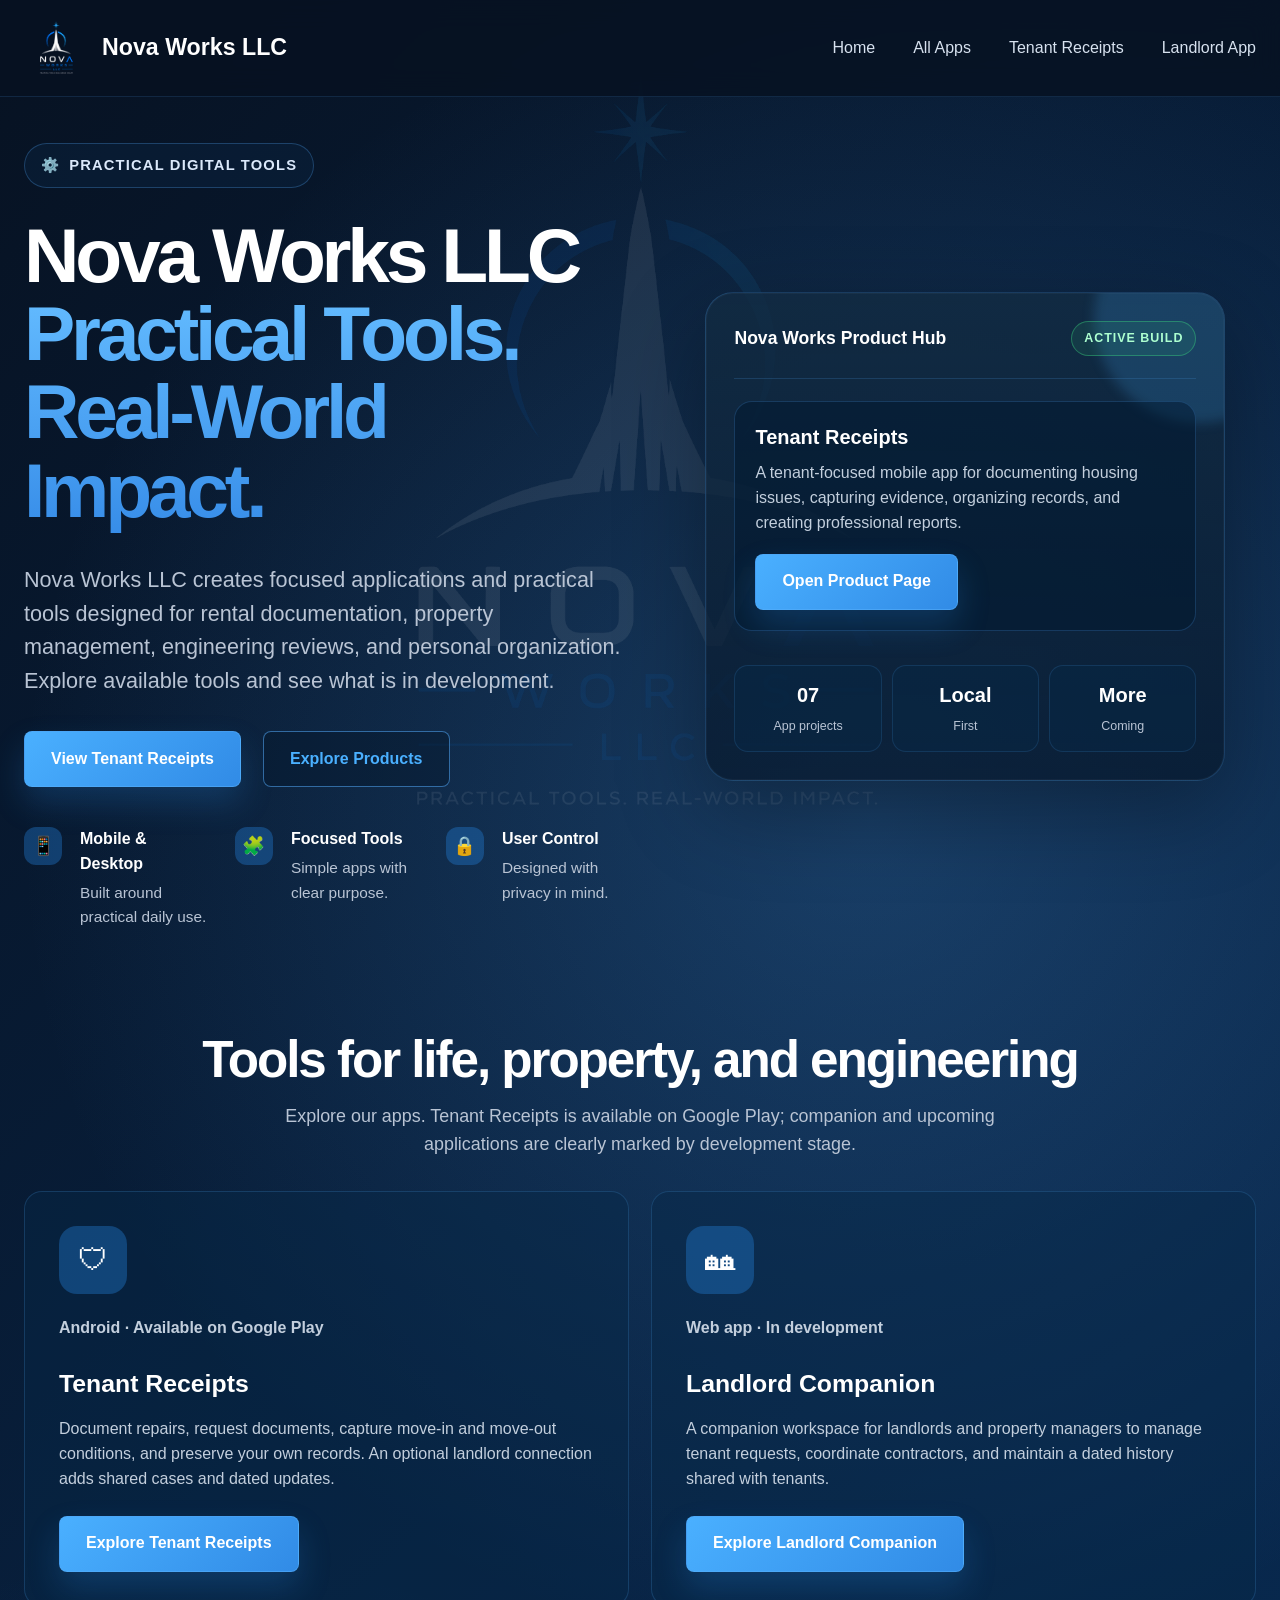
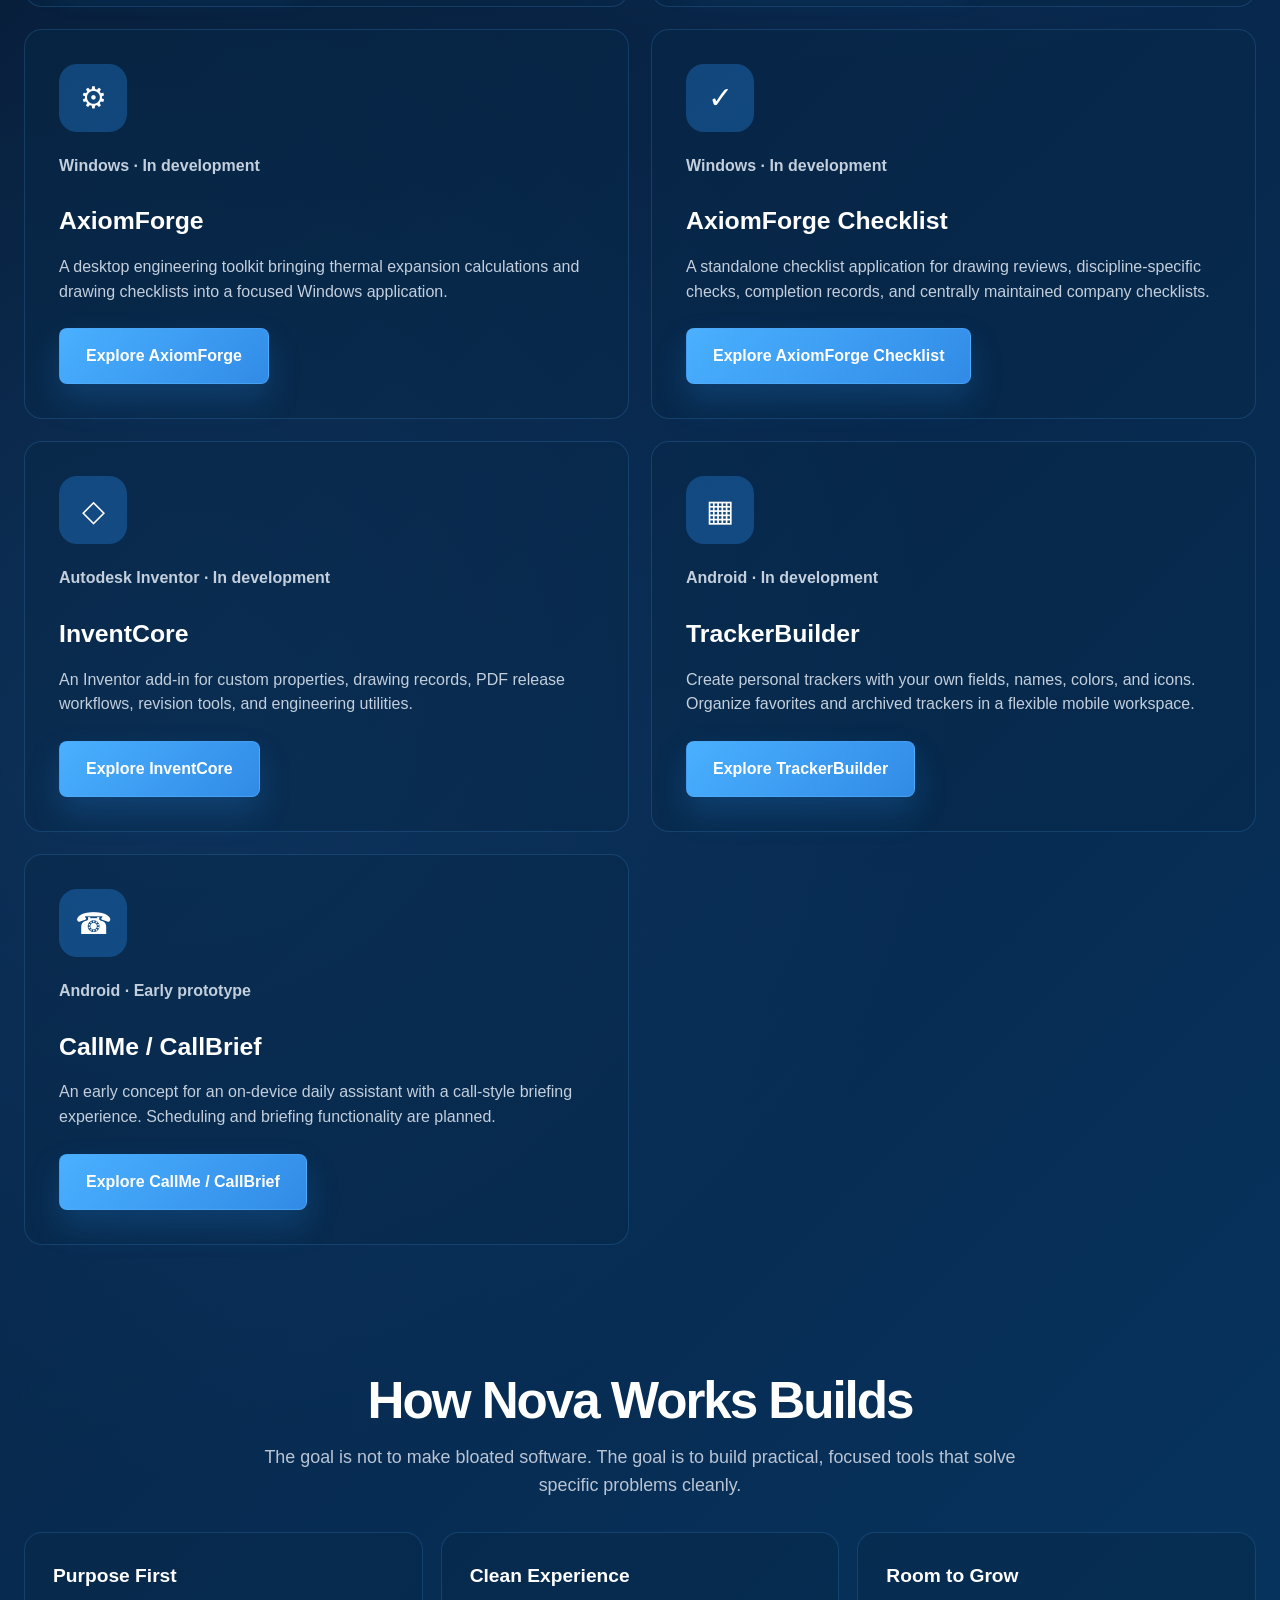
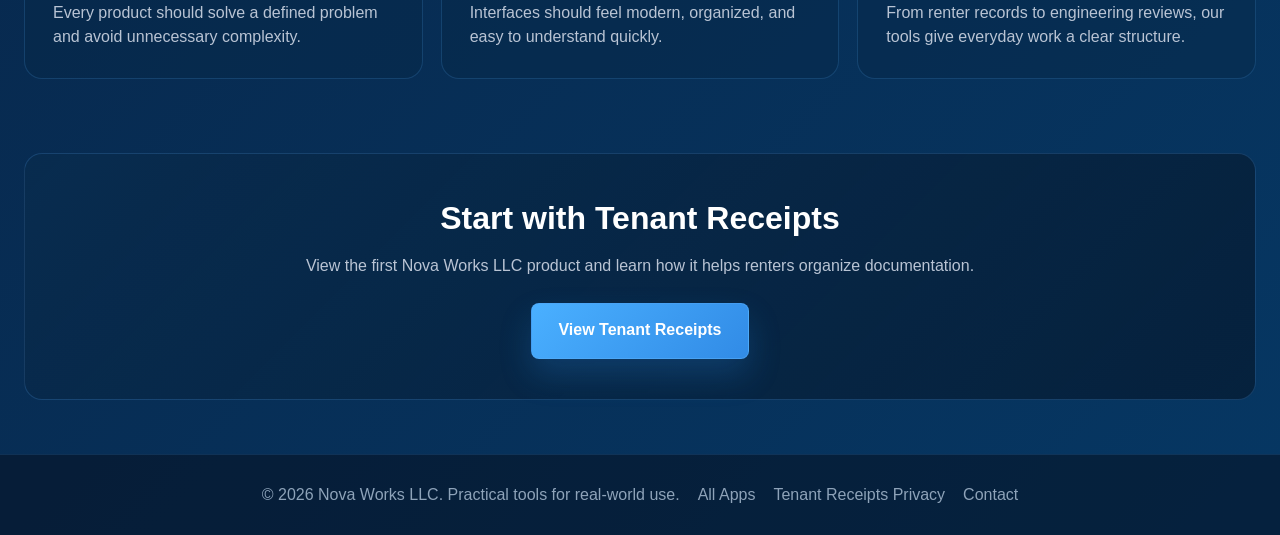
==== commit 48c31a93: "Expand Nova Works app portfolio and describe optional landlord-connected Tenant Receipts workflows" ====
--- a/index.html
+++ b/index.html
@@ -5,573 +5,12 @@
   <meta name="viewport" content="width=device-width, initial-scale=1.0" />
   <title>Nova Works LLC | Practical Digital Tools</title>
 
-  <style>
-    :root {
-      --bg-deep: #0a1628;
-      --bg-main: #0b3159;
-      --bg-card: rgba(18, 43, 66, 0.76);
-      --bg-card-strong: rgba(10, 35, 62, 0.92);
-      --line: rgba(70, 144, 214, 0.34);
-      --line-strong: rgba(82, 170, 248, 0.55);
-      --blue: #4690d6;
-      --blue-bright: #4ab0ff;
-      --white: #ffffff;
-      --muted: #b9c4d4;
-      --soft: #dce9f8;
-      --green: #39d17c;
-      --gold: #ffc928;
-    }
-
-    * { margin: 0; padding: 0; box-sizing: border-box; }
-body::before {
-  content: "";
-
-  position: fixed;
-
-  inset: 0;
-
-  background-image: url("Resources/NW_Logo_TRP.png");
-  background-repeat: no-repeat;
-  background-position: center center;
-  background-size: 900px;
-
-  opacity: 0.08;
-
-  pointer-events: none;
-
-  z-index: -1;
-}
-body {
-  min-height: 100vh;
-  font-family: -apple-system, BlinkMacSystemFont, "Segoe UI", Roboto,
-               Oxygen, Ubuntu, Cantarell, sans-serif;
-
-  color: var(--soft);
-
-  background:
-    radial-gradient(circle at 68% 22%, rgba(70,144,214,.28), transparent 28%),
-    radial-gradient(circle at 15% 62%, rgba(42,122,194,.15), transparent 30%),
-    linear-gradient(135deg, #071222 0%, #08264a 52%, #063763 100%);
-
-  line-height: 1.55;
-  overflow-x: hidden;
-  position: relative;
-}
-
-
-    a { color: inherit; text-decoration: none; }
-
-    header {
-      position: sticky;
-      top: 0;
-      z-index: 10;
-      background: rgba(7, 18, 34, .82);
-      border-bottom: 1px solid rgba(70, 144, 214, .18);
-      backdrop-filter: blur(14px);
-    }
-
-    nav {
-      width: min(1440px, calc(100% - 48px));
-      margin: 0 auto;
-      height: 96px;
-      display: flex;
-      align-items: center;
-      justify-content: space-between;
-      gap: 32px;
-    }
-
-    .brand {
-      display: flex;
-      align-items: center;
-      gap: 14px;
-      font-weight: 800;
-      font-size: 1.45rem;
-      color: var(--white);
-      white-space: nowrap;
-    }
-
-    .brand-mark {
-      width: 48px;
-      height: 48px;
-      border-radius: 14px;
-      display: grid;
-      place-items: center;
-      background: linear-gradient(135deg, #4ab0ff, #318be6);
-      box-shadow: 0 16px 32px rgba(42, 140, 231, .22);
-      font-weight: 900;
-      letter-spacing: -0.08em;
-    }
-
-    .nav-links {
-      display: flex;
-      align-items: center;
-      justify-content: center;
-      gap: clamp(18px, 3vw, 38px);
-      list-style: none;
-      color: #d7e2ef;
-      font-weight: 500;
-    }
-
-    .nav-links a {
-      padding: 34px 0 21px;
-      border-bottom: 2px solid transparent;
-      transition: .2s ease;
-    }
-
-    .nav-links a:hover,
-    .nav-links a.active {
-      color: var(--blue-bright);
-      border-bottom-color: var(--blue-bright);
-    }
-
-    .btn {
-      display: inline-flex;
-      align-items: center;
-      justify-content: center;
-      gap: 10px;
-      min-height: 56px;
-      padding: 0 26px;
-      border-radius: 8px;
-      border: 1px solid var(--line-strong);
-      font-weight: 750;
-      transition: .2s ease;
-      cursor: pointer;
-    }
-
-    .btn-primary {
-      color: var(--white);
-      background: linear-gradient(135deg, #4ab0ff, #318be6);
-      box-shadow: 0 16px 32px rgba(42, 140, 231, .22);
-    }
-
-    .btn-secondary {
-      color: var(--blue-bright);
-      background: rgba(6, 24, 44, .44);
-    }
-
-    .btn:hover { transform: translateY(-2px); filter: brightness(1.05); }
-
-    main {
-      width: min(1440px, calc(100% - 48px));
-      margin: 0 auto;
-    }
-
-    .hero {
-      min-height: 690px;
-      display: grid;
-      grid-template-columns: 1.02fr .98fr;
-      gap: 46px;
-      align-items: center;
-      padding: 46px 0 34px;
-    }
-
-    .eyebrow {
-      width: fit-content;
-      display: inline-flex;
-      align-items: center;
-      gap: 9px;
-      border: 1px solid var(--line);
-      background: rgba(10, 35, 62, .5);
-      color: #dbe9fb;
-      padding: 10px 16px;
-      border-radius: 999px;
-      letter-spacing: .08em;
-      text-transform: uppercase;
-      font-weight: 750;
-      font-size: .92rem;
-      margin-bottom: 28px;
-    }
-
-    h1 {
-      color: var(--white);
-      font-size: clamp(3rem, 6vw, 5.15rem);
-      line-height: 1.02;
-      letter-spacing: -.055em;
-      margin-bottom: 24px;
-    }
-
-    .gradient-text {
-      display: block;
-      background: linear-gradient(180deg, #63bbff 0%, #368ce8 100%);
-      background-clip: text;
-      -webkit-background-clip: text;
-      color: transparent;
-      padding-bottom: 10px;
-    }
-
-    .hero-copy {
-      max-width: 650px;
-      color: var(--muted);
-      font-size: clamp(1.1rem, 1.8vw, 1.35rem);
-      margin-bottom: 34px;
-    }
-
-    .hero-actions {
-      display: flex;
-      flex-wrap: wrap;
-      gap: 22px;
-      margin-bottom: 40px;
-    }
-
-    .trust-row {
-      display: grid;
-      grid-template-columns: repeat(3, minmax(0, 1fr));
-      gap: 28px;
-      max-width: 690px;
-    }
-
-    .trust-item {
-      display: grid;
-      grid-template-columns: 42px 1fr;
-      gap: 14px;
-      align-items: start;
-    }
-
-    .trust-icon {
-      width: 38px;
-      height: 38px;
-      display: grid;
-      place-items: center;
-      border-radius: 12px;
-      color: var(--white);
-      background: rgba(38, 132, 221, .36);
-      font-size: 1.15rem;
-    }
-
-    .trust-item strong { display: block; color: var(--white); margin-bottom: 4px; }
-    .trust-item span { color: var(--muted); font-size: .96rem; }
-
-    .showcase {
-      position: relative;
-      min-height: 560px;
-      display: grid;
-      place-items: center;
-    }
-
-    .showcase-panel {
-      width: min(520px, 100%);
-      border: 1px solid rgba(70,144,214,.28);
-      border-radius: 28px;
-      padding: 28px;
-      background: linear-gradient(180deg, rgba(18,43,66,.82), rgba(7,24,44,.74));
-      box-shadow: 0 28px 90px rgba(0,0,0,.32), inset 0 0 0 1px rgba(255,255,255,.03);
-      position: relative;
-      overflow: hidden;
-    }
-
-    .showcase-panel::before {
-      content: "";
-      position: absolute;
-      inset: -80px -80px auto auto;
-      width: 210px;
-      height: 210px;
-      border-radius: 50%;
-      background: rgba(74,176,255,.18);
-      filter: blur(6px);
-    }
-
-    .panel-top {
-      display: flex;
-      align-items: center;
-      justify-content: space-between;
-      gap: 18px;
-      padding-bottom: 22px;
-      border-bottom: 1px solid rgba(70,144,214,.22);
-      margin-bottom: 22px;
-      position: relative;
-      z-index: 1;
-    }
-
-    .panel-title {
-      color: var(--white);
-      font-weight: 850;
-      font-size: 1.1rem;
-    }
-
-    .status-pill {
-      border: 1px solid rgba(57,209,124,.42);
-      background: rgba(57,209,124,.1);
-      color: #adffd0;
-      border-radius: 999px;
-      padding: 7px 12px;
-      font-size: .78rem;
-      font-weight: 800;
-      text-transform: uppercase;
-      letter-spacing: .08em;
-      white-space: nowrap;
-    }
-
-    .product-preview {
-      position: relative;
-      z-index: 1;
-      display: grid;
-      gap: 16px;
-    }
-
-    .product-card {
-      border: 1px solid rgba(70,144,214,.26);
-      border-radius: 18px;
-      padding: 20px;
-      background: rgba(2,24,46,.48);
-    }
-
-    .product-card h3 {
-      color: var(--white);
-      margin-bottom: 8px;
-      font-size: 1.25rem;
-    }
-
-    .product-card p {
-      color: #c3cfdd;
-      margin-bottom: 18px;
-    }
-
-    .mini-row {
-      display: grid;
-      grid-template-columns: repeat(3, 1fr);
-      gap: 10px;
-      margin-top: 18px;
-    }
-
-    .mini-stat {
-      border: 1px solid rgba(70,144,214,.18);
-      border-radius: 14px;
-      padding: 14px;
-      background: rgba(8,40,72,.45);
-      text-align: center;
-    }
-
-    .mini-stat strong {
-      display: block;
-      color: var(--white);
-      font-size: 1.25rem;
-      margin-bottom: 2px;
-    }
-
-    .mini-stat span {
-      color: var(--muted);
-      font-size: .78rem;
-    }
-
-    .section-head {
-      text-align: center;
-      padding: 68px 0 32px;
-    }
-
-    .section-head h2 {
-      color: var(--white);
-      font-size: clamp(2.1rem, 4vw, 3.2rem);
-      line-height: 1.08;
-      letter-spacing: -.04em;
-      margin-bottom: 16px;
-    }
-
-    .section-head p {
-      max-width: 760px;
-      margin: 0 auto;
-      color: var(--muted);
-      font-size: 1.12rem;
-    }
-
-    .product-grid {
-      display: grid;
-      grid-template-columns: 1.2fr .8fr;
-      gap: 22px;
-      padding-bottom: 60px;
-    }
-
-    .app-card,
-    .coming-card {
-      border: 1px solid rgba(70, 144, 214, .24);
-      background: rgba(8, 40, 72, .45);
-      border-radius: 18px;
-      padding: 34px;
-      transition: .2s ease;
-      min-height: 315px;
-    }
-
-    .app-card:hover,
-    .coming-card:hover {
-      transform: translateY(-4px);
-      border-color: rgba(74, 176, 255, .52);
-      background: rgba(12, 53, 92, .6);
-    }
-
-    .card-icon {
-      width: 68px;
-      height: 68px;
-      border-radius: 18px;
-      display: grid;
-      place-items: center;
-      background: rgba(38, 132, 221, .36);
-      color: var(--white);
-      font-size: 1.9rem;
-      margin-bottom: 22px;
-    }
-
-    .app-card h3,
-    .coming-card h3 {
-      color: var(--white);
-      font-size: 1.55rem;
-      margin-bottom: 14px;
-    }
-
-    .app-card p,
-    .coming-card p {
-      color: #c3cfdd;
-      font-size: 1rem;
-      margin-bottom: 24px;
-      max-width: 720px;
-    }
-
-    .tag-list {
-      display: flex;
-      flex-wrap: wrap;
-      gap: 10px;
-      margin-bottom: 26px;
-    }
-
-    .tag {
-      border: 1px solid rgba(70,144,214,.28);
-      border-radius: 999px;
-      padding: 8px 12px;
-      background: rgba(10,35,62,.48);
-      color: #dce9f8;
-      font-size: .88rem;
-      font-weight: 650;
-    }
-
-    .principles-grid {
-      display: grid;
-      grid-template-columns: repeat(3, minmax(0, 1fr));
-      gap: 18px;
-      padding-bottom: 54px;
-    }
-
-    .principle-card {
-      border: 1px solid rgba(70, 144, 214, .24);
-      background: rgba(8, 40, 72, .45);
-      border-radius: 18px;
-      padding: 28px;
-    }
-
-    .principle-card h3 {
-      color: var(--white);
-      margin-bottom: 10px;
-      font-size: 1.2rem;
-    }
-
-    .principle-card p { color: var(--muted); }
-
-    .wide-cta {
-      margin: 20px 0 54px;
-      text-align: center;
-      border: 1px solid rgba(70,144,214,.26);
-      border-radius: 18px;
-      padding: 40px 24px;
-      background: linear-gradient(135deg, rgba(9,44,78,.75), rgba(6,24,44,.68));
-    }
-
-    .wide-cta h2 {
-      color: var(--white);
-      margin-bottom: 10px;
-      font-size: 2rem;
-    }
-
-    .wide-cta p {
-      color: var(--muted);
-      margin-bottom: 24px;
-    }
-
-    footer {
-      border-top: 1px solid rgba(70, 144, 214, .18);
-      text-align: center;
-      padding: 28px 18px;
-      color: #8ea3b9;
-      background: rgba(7, 18, 34, .55);
-    }
-
-    .footer-content {
-      display: flex;
-      justify-content: center;
-      align-items: center;
-      gap: 18px;
-      flex-wrap: wrap;
-    }
-
-    .footer-social-icon {
-      width: 34px;
-      height: 34px;
-      max-width: 34px;
-      max-height: 34px;
-      min-width: 34px;
-      min-height: 34px;
-      object-fit: contain;
-      display: block;
-      transition: transform 0.25s ease, opacity 0.25s ease;
-    }
-
-    .footer-social-icon:hover {
-      transform: scale(1.1);
-      opacity: 0.85;
-    }
-
-    .social-link {
-      display: inline-flex;
-      width: 34px;
-      height: 34px;
-      overflow: hidden;
-      align-items: center;
-      justify-content: center;
-    }
-
-    @media (max-width: 1120px) {
-      .nav-links { display: none; }
-      .hero,
-      .product-grid { grid-template-columns: 1fr; }
-      .showcase { min-height: auto; padding-bottom: 42px; }
-      .principles-grid { grid-template-columns: 1fr; }
-    }
-
-    @media (max-width: 720px) {
-      nav,
-      main { width: min(100% - 28px, 1440px); }
-      nav { height: 78px; }
-      .brand { font-size: 1.1rem; }
-      .brand-mark { width: 42px; height: 42px; }
-      .nav-cta { display: none; }
-      .hero { min-height: auto; padding-top: 42px; }
-      .hero-actions { flex-direction: column; }
-      .btn { width: 100%; }
-      .trust-row,
-      .mini-row { grid-template-columns: 1fr; }
-      .showcase-panel,
-      .app-card,
-      .coming-card { padding: 24px; }
-    }
-  </style>
+  <meta name="description" content="Explore Nova Works apps for tenant records, property management, engineering workflows, and personal tracking."><link rel="stylesheet" href="products.css">
 </head>
 
 <body>
 
-<header>
-  <nav aria-label="Primary navigation">
-    <a class="brand" href="index.html" aria-label="Nova Works LLC home">
-        <img src="Resources\NW_Logo_TRP.png" alt="Tenant Receipts Logo" class="logo" width="80" height="80" >
-      <span>Nova Works LLC</span>
-    </a>
-
-    <ul class="nav-links">
-      <li><a class="active" href="index.html">Home</a></li>
-      <!-- <li><a href="#products">Products</a></li>
-      <li><a href="#approach">Approach</a></li> -->
-      <li><a href="tenant-receipts.html">Tenant Receipts</a></li>
-      <!-- <li><a href="about.html">About</a></li> -->
-    </ul>
-
-    <a class="btn btn-primary nav-cta" href="tenant-receipts.html">View Tenant Receipts</a>
-  </nav>
-</header>
+<header><nav aria-label="Primary navigation"><a class="brand" href="index.html"><img src="Resources/NW_Logo_TRP.png" alt="Nova Works LLC" width="64" height="64"><span>Nova Works LLC</span></a><ul class="nav-links"><li><a href="index.html">Home</a></li><li><a href="index.html#products">All Apps</a></li><li><a href="tenant-receipts.html">Tenant Receipts</a></li><li><a href="landlord-app.html">Landlord App</a></li></ul></nav></header>
 
 <main>
 
@@ -589,7 +28,7 @@
 
       <p class="hero-copy">
         Nova Works LLC creates focused applications and practical tools designed
-        to make your life easier, not more complicated. Start with Tenant Receipts, a mobile app for renters.
+        for rental documentation, property management, engineering reviews, and personal organization. Explore available tools and see what is in development.
       </p>
 
       <div class="hero-actions">
@@ -601,7 +40,7 @@
         <div class="trust-item">
           <div class="trust-icon">📱</div>
           <div>
-            <strong>Mobile First</strong>
+            <strong>Mobile &amp; Desktop</strong>
             <span>Built around practical daily use.</span>
           </div>
         </div>
@@ -643,8 +82,8 @@
 
           <div class="mini-row">
             <div class="mini-stat">
-              <strong>01</strong>
-              <span>Product</span>
+              <strong>07</strong>
+              <span>App projects</span>
             </div>
             <div class="mini-stat">
               <strong>Local</strong>
@@ -660,52 +99,7 @@
     </div>
   </section>
 
-  <section class="section-head" id="products">
-    <h2>Current and Future Products</h2>
-    <p>
-      Tenant Receipts is the first public product under Nova Works LLC.
-      This landing page gives you room to add more apps, tools, and services later.
-    </p>
-  </section>
-
-  <section class="product-grid">
-    <article class="app-card">
-      <div class="card-icon">🛡</div>
-      <h3>Tenant Receipts</h3>
-      <p>
-        A mobile application built to help tenants document issues, capture photos,
-        organize communication, and maintain clear records without providing legal advice.
-      </p>
-
-      <div class="tag-list">
-        <span class="tag">Documentation</span>
-        <span class="tag">Evidence Tracking</span>
-        <span class="tag">Tenant Records</span>
-        <span class="tag">Mobile App</span>
-      </div>
-
-      <a class="btn btn-primary" href="tenant-receipts.html">Go to Tenant Receipts</a>
-    </article>
-
-    <article class="coming-card">
-      <div class="card-icon">＋</div>
-      <h3>More Tools Coming Soon</h3>
-      <p>
-        Nova Works LLC is designed to grow beyond one app. Future tools can be added here
-        without changing the main business identity or rebuilding the entire website.
-      </p>
-
-      <div class="tag-list">
-        <span class="tag">Future Apps</span>
-        <span class="tag">Digital Tools</span>
-        <span class="tag">Nova Works</span>
-      </div>
-
-      <a class="btn btn-secondary" href="#approach">View Approach</a>
-    </article>
-  </section>
-
-  <section class="section-head" id="approach">
+  <section class="section-head" id="products"><h2>Tools for life, property, and engineering</h2><p>Explore our apps. Tenant Receipts is available on Google Play; companion and upcoming applications are clearly marked by development stage.</p></section><section class="product-grid"><article class="app-card"><div class="card-icon" aria-hidden="true">🛡</div><p class="product-status">Android · Available on Google Play</p><h3>Tenant Receipts</h3><p>Document repairs, request documents, capture move-in and move-out conditions, and preserve your own records. An optional landlord connection adds shared cases and dated updates.</p><a class="btn btn-primary" href="tenant-receipts.html">Explore Tenant Receipts</a></article><article class="app-card"><div class="card-icon" aria-hidden="true">🏘</div><p class="product-status">Web app · In development</p><h3>Landlord Companion</h3><p>A companion workspace for landlords and property managers to manage tenant requests, coordinate contractors, and maintain a dated history shared with tenants.</p><a class="btn btn-primary" href="landlord-app.html">Explore Landlord Companion</a></article><article class="app-card"><div class="card-icon" aria-hidden="true">⚙</div><p class="product-status">Windows · In development</p><h3>AxiomForge</h3><p>A desktop engineering toolkit bringing thermal expansion calculations and drawing checklists into a focused Windows application.</p><a class="btn btn-primary" href="axiomforge.html">Explore AxiomForge</a></article><article class="app-card"><div class="card-icon" aria-hidden="true">✓</div><p class="product-status">Windows · In development</p><h3>AxiomForge Checklist</h3><p>A standalone checklist application for drawing reviews, discipline-specific checks, completion records, and centrally maintained company checklists.</p><a class="btn btn-primary" href="axiomforge-checklist.html">Explore AxiomForge Checklist</a></article><article class="app-card"><div class="card-icon" aria-hidden="true">◇</div><p class="product-status">Autodesk Inventor · In development</p><h3>InventCore</h3><p>An Inventor add-in for custom properties, drawing records, PDF release workflows, revision tools, and engineering utilities.</p><a class="btn btn-primary" href="inventcore.html">Explore InventCore</a></article><article class="app-card"><div class="card-icon" aria-hidden="true">▦</div><p class="product-status">Android · In development</p><h3>TrackerBuilder</h3><p>Create personal trackers with your own fields, names, colors, and icons. Organize favorites and archived trackers in a flexible mobile workspace.</p><a class="btn btn-primary" href="trackerbuilder.html">Explore TrackerBuilder</a></article><article class="app-card"><div class="card-icon" aria-hidden="true">☎</div><p class="product-status">Android · Early prototype</p><h3>CallMe / CallBrief</h3><p>An early concept for an on-device daily assistant with a call-style briefing experience. Scheduling and briefing functionality are planned.</p><a class="btn btn-primary" href="callme.html">Explore CallMe / CallBrief</a></article></section><section class="section-head" id="approach">
     <h2>How Nova Works Builds</h2>
     <p>
       The goal is not to make bloated software. The goal is to build practical,
@@ -731,7 +125,7 @@
     <article class="principle-card">
       <h3>Room to Grow</h3>
       <p>
-        Nova Works LLC can expand into additional apps while keeping one consistent brand.
+        From renter records to engineering reviews, our tools give everyday work a clear structure.
       </p>
     </article>
   </section>
@@ -746,24 +140,7 @@
 
 </main>
 
-<footer>
-  <div class="footer-content">
-    <p>
-      © 2026 Nova Works LLC. Practical digital tools built for real-world use.
-    </p>
-
-    <a href="https://www.facebook.com/profile.php?id=61586007257035"
-       target="_blank"
-       class="social-link"
-       aria-label="Open Facebook page">
-
-      <img src="Resources/fb_logo.png"
-           alt="Facebook"
-           class="footer-social-icon">
-
-    </a>
-  </div>
-</footer>
+<footer><div class="footer-content"><p>© 2026 Nova Works LLC. Practical tools for real-world use.</p><a href="index.html#products">All Apps</a><a href="privacy-policy.html">Tenant Receipts Privacy</a><a href="mailto:support@nova-worksllc.com">Contact</a></div></footer>
 
 </body>
 </html>
--- a/products.css
+++ b/products.css
@@ -0,0 +1,564 @@
+
+    :root {
+      --bg-deep: #0a1628;
+      --bg-main: #0b3159;
+      --bg-card: rgba(18, 43, 66, 0.76);
+      --bg-card-strong: rgba(10, 35, 62, 0.92);
+      --line: rgba(70, 144, 214, 0.34);
+      --line-strong: rgba(82, 170, 248, 0.55);
+      --blue: #4690d6;
+      --blue-bright: #4ab0ff;
+      --white: #ffffff;
+      --muted: #b9c4d4;
+      --soft: #dce9f8;
+      --green: #39d17c;
+      --gold: #ffc928;
+    }
+
+    * { margin: 0; padding: 0; box-sizing: border-box; }
+body::before {
+  content: "";
+
+  position: fixed;
+
+  inset: 0;
+
+  background-image: url("Resources/NW_Logo_TRP.png");
+  background-repeat: no-repeat;
+  background-position: center center;
+  background-size: 900px;
+
+  opacity: 0.08;
+
+  pointer-events: none;
+
+  z-index: -1;
+}
+body {
+  min-height: 100vh;
+  font-family: -apple-system, BlinkMacSystemFont, "Segoe UI", Roboto,
+               Oxygen, Ubuntu, Cantarell, sans-serif;
+
+  color: var(--soft);
+
+  background:
+    radial-gradient(circle at 68% 22%, rgba(70,144,214,.28), transparent 28%),
+    radial-gradient(circle at 15% 62%, rgba(42,122,194,.15), transparent 30%),
+    linear-gradient(135deg, #071222 0%, #08264a 52%, #063763 100%);
+
+  line-height: 1.55;
+  overflow-x: hidden;
+  position: relative;
+}
+
+
+    a { color: inherit; text-decoration: none; }
+
+    header {
+      position: sticky;
+      top: 0;
+      z-index: 10;
+      background: rgba(7, 18, 34, .82);
+      border-bottom: 1px solid rgba(70, 144, 214, .18);
+      backdrop-filter: blur(14px);
+    }
+
+    nav {
+      width: min(1440px, calc(100% - 48px));
+      margin: 0 auto;
+      height: 96px;
+      display: flex;
+      align-items: center;
+      justify-content: space-between;
+      gap: 32px;
+    }
+
+    .brand {
+      display: flex;
+      align-items: center;
+      gap: 14px;
+      font-weight: 800;
+      font-size: 1.45rem;
+      color: var(--white);
+      white-space: nowrap;
+    }
+
+    .brand-mark {
+      width: 48px;
+      height: 48px;
+      border-radius: 14px;
+      display: grid;
+      place-items: center;
+      background: linear-gradient(135deg, #4ab0ff, #318be6);
+      box-shadow: 0 16px 32px rgba(42, 140, 231, .22);
+      font-weight: 900;
+      letter-spacing: -0.08em;
+    }
+
+    .nav-links {
+      display: flex;
+      align-items: center;
+      justify-content: center;
+      gap: clamp(18px, 3vw, 38px);
+      list-style: none;
+      color: #d7e2ef;
+      font-weight: 500;
+    }
+
+    .nav-links a {
+      padding: 34px 0 21px;
+      border-bottom: 2px solid transparent;
+      transition: .2s ease;
+    }
+
+    .nav-links a:hover,
+    .nav-links a.active {
+      color: var(--blue-bright);
+      border-bottom-color: var(--blue-bright);
+    }
+
+    .btn {
+      display: inline-flex;
+      align-items: center;
+      justify-content: center;
+      gap: 10px;
+      min-height: 56px;
+      padding: 0 26px;
+      border-radius: 8px;
+      border: 1px solid var(--line-strong);
+      font-weight: 750;
+      transition: .2s ease;
+      cursor: pointer;
+    }
+
+    .btn-primary {
+      color: var(--white);
+      background: linear-gradient(135deg, #4ab0ff, #318be6);
+      box-shadow: 0 16px 32px rgba(42, 140, 231, .22);
+    }
+
+    .btn-secondary {
+      color: var(--blue-bright);
+      background: rgba(6, 24, 44, .44);
+    }
+
+    .btn:hover { transform: translateY(-2px); filter: brightness(1.05); }
+
+    main {
+      width: min(1440px, calc(100% - 48px));
+      margin: 0 auto;
+    }
+
+    .hero {
+      min-height: 690px;
+      display: grid;
+      grid-template-columns: 1.02fr .98fr;
+      gap: 46px;
+      align-items: center;
+      padding: 46px 0 34px;
+    }
+
+    .eyebrow {
+      width: fit-content;
+      display: inline-flex;
+      align-items: center;
+      gap: 9px;
+      border: 1px solid var(--line);
+      background: rgba(10, 35, 62, .5);
+      color: #dbe9fb;
+      padding: 10px 16px;
+      border-radius: 999px;
+      letter-spacing: .08em;
+      text-transform: uppercase;
+      font-weight: 750;
+      font-size: .92rem;
+      margin-bottom: 28px;
+    }
+
+    h1 {
+      color: var(--white);
+      font-size: clamp(3rem, 6vw, 5.15rem);
+      line-height: 1.02;
+      letter-spacing: -.055em;
+      margin-bottom: 24px;
+    }
+
+    .gradient-text {
+      display: block;
+      background: linear-gradient(180deg, #63bbff 0%, #368ce8 100%);
+      background-clip: text;
+      -webkit-background-clip: text;
+      color: transparent;
+      padding-bottom: 10px;
+    }
+
+    .hero-copy {
+      max-width: 650px;
+      color: var(--muted);
+      font-size: clamp(1.1rem, 1.8vw, 1.35rem);
+      margin-bottom: 34px;
+    }
+
+    .hero-actions {
+      display: flex;
+      flex-wrap: wrap;
+      gap: 22px;
+      margin-bottom: 40px;
+    }
+
+    .trust-row {
+      display: grid;
+      grid-template-columns: repeat(3, minmax(0, 1fr));
+      gap: 28px;
+      max-width: 690px;
+    }
+
+    .trust-item {
+      display: grid;
+      grid-template-columns: 42px 1fr;
+      gap: 14px;
+      align-items: start;
+    }
+
+    .trust-icon {
+      width: 38px;
+      height: 38px;
+      display: grid;
+      place-items: center;
+      border-radius: 12px;
+      color: var(--white);
+      background: rgba(38, 132, 221, .36);
+      font-size: 1.15rem;
+    }
+
+    .trust-item strong { display: block; color: var(--white); margin-bottom: 4px; }
+    .trust-item span { color: var(--muted); font-size: .96rem; }
+
+    .showcase {
+      position: relative;
+      min-height: 560px;
+      display: grid;
+      place-items: center;
+    }
+
+    .showcase-panel {
+      width: min(520px, 100%);
+      border: 1px solid rgba(70,144,214,.28);
+      border-radius: 28px;
+      padding: 28px;
+      background: linear-gradient(180deg, rgba(18,43,66,.82), rgba(7,24,44,.74));
+      box-shadow: 0 28px 90px rgba(0,0,0,.32), inset 0 0 0 1px rgba(255,255,255,.03);
+      position: relative;
+      overflow: hidden;
+    }
+
+    .showcase-panel::before {
+      content: "";
+      position: absolute;
+      inset: -80px -80px auto auto;
+      width: 210px;
+      height: 210px;
+      border-radius: 50%;
+      background: rgba(74,176,255,.18);
+      filter: blur(6px);
+    }
+
+    .panel-top {
+      display: flex;
+      align-items: center;
+      justify-content: space-between;
+      gap: 18px;
+      padding-bottom: 22px;
+      border-bottom: 1px solid rgba(70,144,214,.22);
+      margin-bottom: 22px;
+      position: relative;
+      z-index: 1;
+    }
+
+    .panel-title {
+      color: var(--white);
+      font-weight: 850;
+      font-size: 1.1rem;
+    }
+
+    .status-pill {
+      border: 1px solid rgba(57,209,124,.42);
+      background: rgba(57,209,124,.1);
+      color: #adffd0;
+      border-radius: 999px;
+      padding: 7px 12px;
+      font-size: .78rem;
+      font-weight: 800;
+      text-transform: uppercase;
+      letter-spacing: .08em;
+      white-space: nowrap;
+    }
+
+    .product-preview {
+      position: relative;
+      z-index: 1;
+      display: grid;
+      gap: 16px;
+    }
+
+    .product-card {
+      border: 1px solid rgba(70,144,214,.26);
+      border-radius: 18px;
+      padding: 20px;
+      background: rgba(2,24,46,.48);
+    }
+
+    .product-card h3 {
+      color: var(--white);
+      margin-bottom: 8px;
+      font-size: 1.25rem;
+    }
+
+    .product-card p {
+      color: #c3cfdd;
+      margin-bottom: 18px;
+    }
+
+    .mini-row {
+      display: grid;
+      grid-template-columns: repeat(3, 1fr);
+      gap: 10px;
+      margin-top: 18px;
+    }
+
+    .mini-stat {
+      border: 1px solid rgba(70,144,214,.18);
+      border-radius: 14px;
+      padding: 14px;
+      background: rgba(8,40,72,.45);
+      text-align: center;
+    }
+
+    .mini-stat strong {
+      display: block;
+      color: var(--white);
+      font-size: 1.25rem;
+      margin-bottom: 2px;
+    }
+
+    .mini-stat span {
+      color: var(--muted);
+      font-size: .78rem;
+    }
+
+    .section-head {
+      text-align: center;
+      padding: 68px 0 32px;
+    }
+
+    .section-head h2 {
+      color: var(--white);
+      font-size: clamp(2.1rem, 4vw, 3.2rem);
+      line-height: 1.08;
+      letter-spacing: -.04em;
+      margin-bottom: 16px;
+    }
+
+    .section-head p {
+      max-width: 760px;
+      margin: 0 auto;
+      color: var(--muted);
+      font-size: 1.12rem;
+    }
+
+    .product-grid {
+      display: grid;
+      grid-template-columns: 1.2fr .8fr;
+      gap: 22px;
+      padding-bottom: 60px;
+    }
+
+    .app-card,
+    .coming-card {
+      border: 1px solid rgba(70, 144, 214, .24);
+      background: rgba(8, 40, 72, .45);
+      border-radius: 18px;
+      padding: 34px;
+      transition: .2s ease;
+      min-height: 315px;
+    }
+
+    .app-card:hover,
+    .coming-card:hover {
+      transform: translateY(-4px);
+      border-color: rgba(74, 176, 255, .52);
+      background: rgba(12, 53, 92, .6);
+    }
+
+    .card-icon {
+      width: 68px;
+      height: 68px;
+      border-radius: 18px;
+      display: grid;
+      place-items: center;
+      background: rgba(38, 132, 221, .36);
+      color: var(--white);
+      font-size: 1.9rem;
+      margin-bottom: 22px;
+    }
+
+    .app-card h3,
+    .coming-card h3 {
+      color: var(--white);
+      font-size: 1.55rem;
+      margin-bottom: 14px;
+    }
+
+    .app-card p,
+    .coming-card p {
+      color: #c3cfdd;
+      font-size: 1rem;
+      margin-bottom: 24px;
+      max-width: 720px;
+    }
+
+    .tag-list {
+      display: flex;
+      flex-wrap: wrap;
+      gap: 10px;
+      margin-bottom: 26px;
+    }
+
+    .tag {
+      border: 1px solid rgba(70,144,214,.28);
+      border-radius: 999px;
+      padding: 8px 12px;
+      background: rgba(10,35,62,.48);
+      color: #dce9f8;
+      font-size: .88rem;
+      font-weight: 650;
+    }
+
+    .principles-grid {
+      display: grid;
+      grid-template-columns: repeat(3, minmax(0, 1fr));
+      gap: 18px;
+      padding-bottom: 54px;
+    }
+
+    .principle-card {
+      border: 1px solid rgba(70, 144, 214, .24);
+      background: rgba(8, 40, 72, .45);
+      border-radius: 18px;
+      padding: 28px;
+    }
+
+    .principle-card h3 {
+      color: var(--white);
+      margin-bottom: 10px;
+      font-size: 1.2rem;
+    }
+
+    .principle-card p { color: var(--muted); }
+
+    .wide-cta {
+      margin: 20px 0 54px;
+      text-align: center;
+      border: 1px solid rgba(70,144,214,.26);
+      border-radius: 18px;
+      padding: 40px 24px;
+      background: linear-gradient(135deg, rgba(9,44,78,.75), rgba(6,24,44,.68));
+    }
+
+    .wide-cta h2 {
+      color: var(--white);
+      margin-bottom: 10px;
+      font-size: 2rem;
+    }
+
+    .wide-cta p {
+      color: var(--muted);
+      margin-bottom: 24px;
+    }
+
+    footer {
+      border-top: 1px solid rgba(70, 144, 214, .18);
+      text-align: center;
+      padding: 28px 18px;
+      color: #8ea3b9;
+      background: rgba(7, 18, 34, .55);
+    }
+
+    .footer-content {
+      display: flex;
+      justify-content: center;
+      align-items: center;
+      gap: 18px;
+      flex-wrap: wrap;
+    }
+
+    .footer-social-icon {
+      width: 34px;
+      height: 34px;
+      max-width: 34px;
+      max-height: 34px;
+      min-width: 34px;
+      min-height: 34px;
+      object-fit: contain;
+      display: block;
+      transition: transform 0.25s ease, opacity 0.25s ease;
+    }
+
+    .footer-social-icon:hover {
+      transform: scale(1.1);
+      opacity: 0.85;
+    }
+
+    .social-link {
+      display: inline-flex;
+      width: 34px;
+      height: 34px;
+      overflow: hidden;
+      align-items: center;
+      justify-content: center;
+    }
+
+    @media (max-width: 1120px) {
+      .nav-links { display: none; }
+      .hero,
+      .product-grid { grid-template-columns: 1fr; }
+      .showcase { min-height: auto; padding-bottom: 42px; }
+      .principles-grid { grid-template-columns: 1fr; }
+    }
+
+    @media (max-width: 720px) {
+      nav,
+      main { width: min(100% - 28px, 1440px); }
+      nav { height: 78px; }
+      .brand { font-size: 1.1rem; }
+      .brand-mark { width: 42px; height: 42px; }
+      .nav-cta { display: none; }
+      .hero { min-height: auto; padding-top: 42px; }
+      .hero-actions { flex-direction: column; }
+      .btn { width: 100%; }
+      .trust-row,
+      .mini-row { grid-template-columns: 1fr; }
+      .showcase-panel,
+      .app-card,
+      .coming-card { padding: 24px; }
+    }
+  
+:focus-visible{outline:3px solid #ffc928;outline-offset:5px}
+html{scroll-behavior:smooth;scroll-padding-top:130px}
+.product-grid{grid-template-columns:repeat(2,minmax(0,1fr))}
+.app-card{display:flex;flex-direction:column;min-height:0}
+.app-card .btn{margin-top:auto;align-self:flex-start}
+.product-status{color:#adffd0;font-size:.85rem;font-weight:700;margin-bottom:12px}
+.detail-hero{padding:70px 0 38px;max-width:1000px}
+.detail-hero h1{font-size:clamp(2.6rem,6vw,4.5rem)}
+.detail-grid{display:grid;grid-template-columns:repeat(2,minmax(0,1fr));gap:22px;margin:24px 0 48px}
+.detail-card{border:1px solid var(--line);border-radius:18px;background:var(--bg-card);padding:28px}
+.detail-card h2{font-size:1.45rem;color:white;margin-bottom:14px}
+.detail-card p,.detail-card li{color:var(--muted);margin-bottom:12px}
+.detail-card ul,.detail-card ol{padding-left:22px}
+.detail-card a{color:var(--blue-bright);text-decoration:underline}
+.note{border-left:3px solid var(--blue-bright);padding:18px 22px;background:rgba(74,176,255,.08);margin:20px 0}
+.product-links{display:flex;flex-wrap:wrap;gap:12px;margin:20px 0 32px}
+@media(max-width:1120px){nav{height:auto;min-height:90px;flex-wrap:wrap;gap:12px;padding:12px 0}.nav-links{display:flex;flex-wrap:wrap;justify-content:flex-start;gap:16px}.nav-links a{padding:8px 0;display:inline-block}.detail-grid{grid-template-columns:1fr}}
+@media(max-width:720px){.product-grid{grid-template-columns:1fr}.detail-hero{padding-top:36px}.brand img{width:48px;height:48px}.detail-card{padding:22px}.app-card .btn{align-self:stretch}nav{position:relative}.nav-links{font-size:.9rem}}
+@media(prefers-reduced-motion:reduce){html{scroll-behavior:auto}*{transition:none!important}.btn:hover,.app-card:hover{transform:none}}
